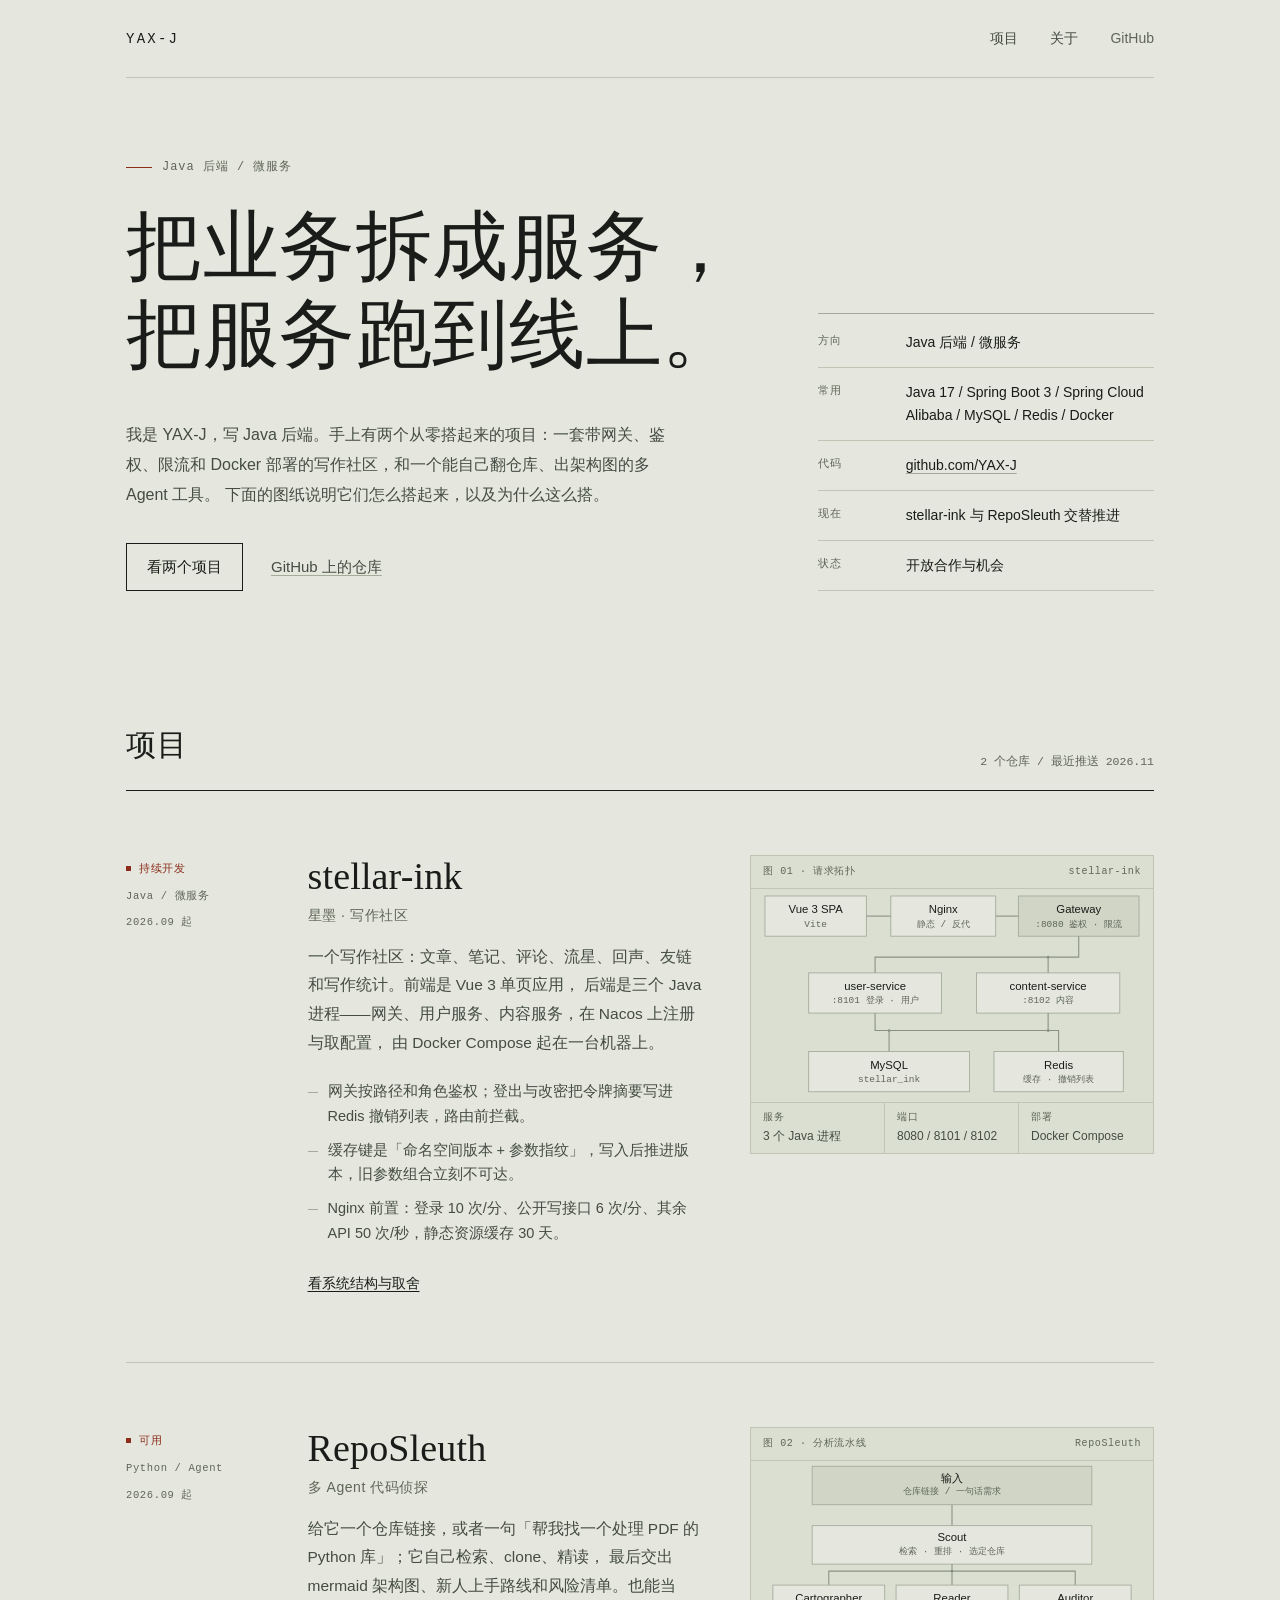
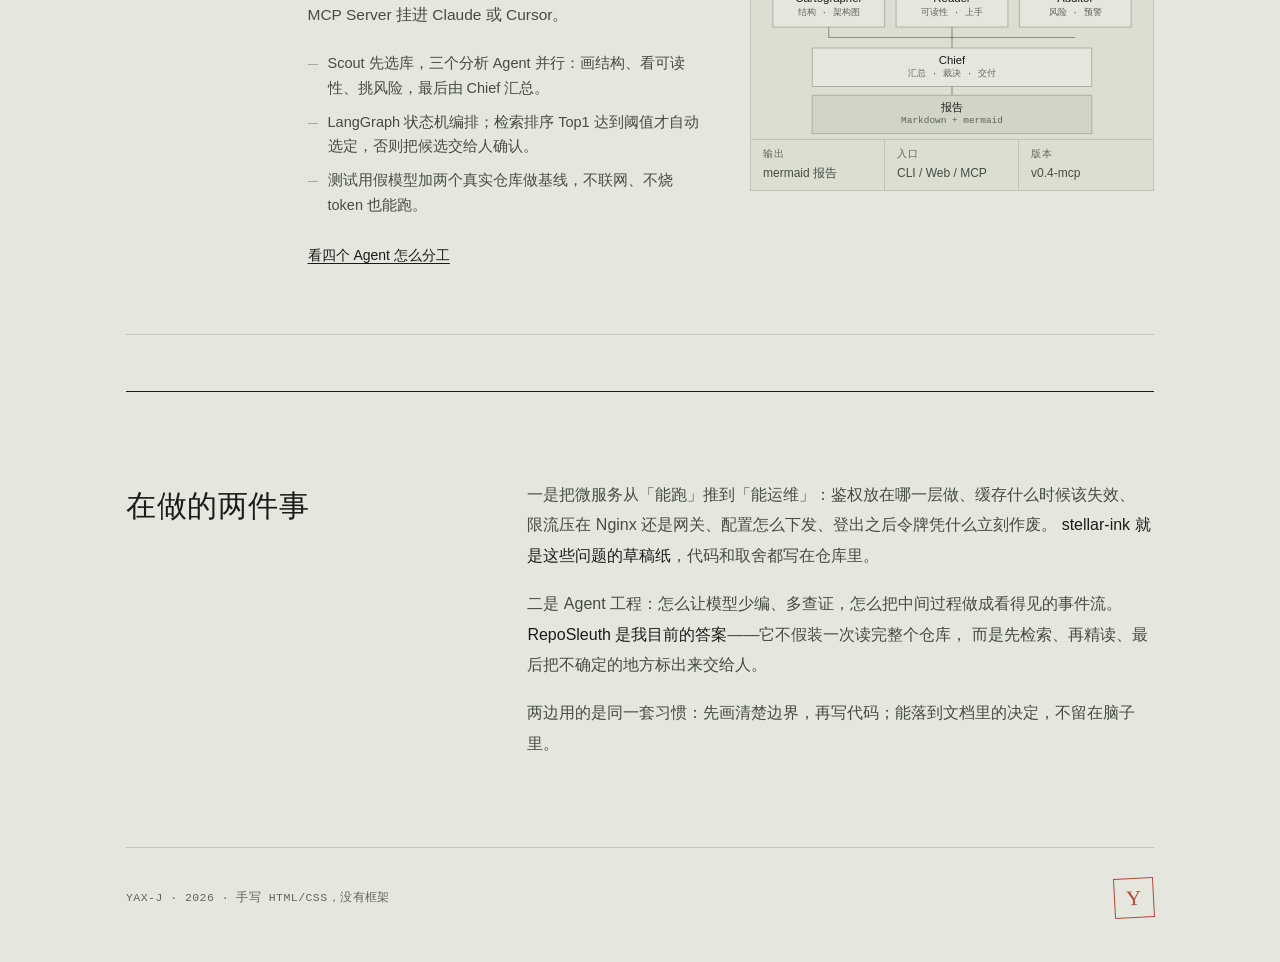
==== index.html @ 8bc1ece4 "portfolio: index + stellar-ink + reposleuth" ====
<!DOCTYPE html>
<html lang="zh-CN">
<head>
<meta charset="utf-8">
<meta name="viewport" content="width=device-width, initial-scale=1">
<title>YAX-J · Java 后端 / 微服务</title>
<meta name="description" content="YAX-J 的项目：一套 Vue 3 + Spring Cloud Alibaba 的写作社区，和一个多 Agent 读代码、出架构图与上手路线的工具。">
<meta name="theme-color" content="#e8eae3">
<meta property="og:type" content="website">
<meta property="og:title" content="YAX-J · Java 后端 / 微服务">
<meta property="og:description" content="把业务拆成服务，把服务跑到线上。两个独立完成的项目，含系统结构与取舍。">
<link rel="icon" href="favicon.svg" type="image/svg+xml">
<link rel="stylesheet" href="assets/style.css">
</head>
<body>
<a class="skip" href="#main">跳到正文</a>

<div class="shell">
  <header class="masthead">
    <a class="brand" href="index.html">YAX-J</a>
    <nav class="nav" aria-label="主导航">
      <a href="#work">项目</a>
      <a href="#about">关于</a>
      <a href="https://github.com/YAX-J/" class="ext">GitHub</a>
    </nav>
  </header>

  <main id="main">

    <section class="hero">
      <div>
        <p class="hero-role rise">Java 后端 / 微服务</p>
        <h1 class="rise" data-delay="60">把业务拆成服务，<br>把服务跑到线上。</h1>
        <p class="lede rise" data-delay="120">
          我是 YAX-J，写 Java 后端。手上有两个从零搭起来的项目：一套带网关、鉴权、限流和
          Docker 部署的写作社区，和一个能自己翻仓库、出架构图的多 Agent 工具。
          下面的图纸说明它们怎么搭起来，以及为什么这么搭。
        </p>
        <div class="hero-links rise" data-delay="180">
          <a class="primary" href="#work">看两个项目</a>
          <a class="ghost" href="https://github.com/YAX-J/">GitHub 上的仓库</a>
        </div>
      </div>

      <aside class="spec rise" data-delay="240" aria-label="速览">
        <dl>
          <div>
            <dt>方向</dt>
            <dd>Java 后端 / 微服务</dd>
          </div>
          <div>
            <dt>常用</dt>
            <dd>Java 17 / Spring Boot 3 / Spring Cloud Alibaba / MySQL / Redis / Docker</dd>
          </div>
          <div>
            <dt>代码</dt>
            <dd><a href="https://github.com/YAX-J/">github.com/YAX-J</a></dd>
          </div>
          <div>
            <dt>现在</dt>
            <dd>stellar-ink 与 RepoSleuth 交替推进</dd>
          </div>
          <div>
            <dt>状态</dt>
            <dd>开放合作与机会</dd>
          </div>
        </dl>
      </aside>
    </section>

    <section id="work" class="work" aria-labelledby="work-title">
      <div class="section-head">
        <h2 id="work-title">项目</h2>
        <p>2 个仓库 / 最近推送 2026.11</p>
      </div>

      <!-- ============ stellar-ink ============ -->
      <article class="entry">
        <div class="entry-label">
          <span class="state">持续开发</span>
          <span>Java / 微服务</span>
          <span>2026.09 起</span>
        </div>

        <div class="entry-main">
          <h3>
            <a href="stellar-ink.html">stellar-ink</a>
            <span class="zh">星墨 · 写作社区</span>
          </h3>
          <p class="sum">
            一个写作社区：文章、笔记、评论、流星、回声、友链和写作统计。前端是 Vue 3 单页应用，
            后端是三个 Java 进程——网关、用户服务、内容服务，在 Nacos 上注册与取配置，
            由 Docker Compose 起在一台机器上。
          </p>
          <ul class="facts">
            <li>网关按路径和角色鉴权；登出与改密把令牌摘要写进 Redis 撤销列表，路由前拦截。</li>
            <li>缓存键是「命名空间版本 + 参数指纹」，写入后推进版本，旧参数组合立刻不可达。</li>
            <li>Nginx 前置：登录 10 次/分、公开写接口 6 次/分、其余 API 50 次/秒，静态资源缓存 30 天。</li>
          </ul>
          <a class="more" href="stellar-ink.html">看系统结构与取舍</a>
        </div>

        <div class="entry-figure sheet-wrap">
          <figure class="sheet">
            <figcaption class="sheet-head">
              <span>图 01 · 请求拓扑</span>
              <span>stellar-ink</span>
            </figcaption>
            <div class="sheet-scroll">
              <svg class="diagram" viewBox="-10 0 460 244" role="img" aria-labelledby="fig-stellar-t" aria-describedby="fig-stellar-d">
                <title id="fig-stellar-t">stellar-ink 请求拓扑</title>
                <desc id="fig-stellar-d">浏览器里的 Vue 3 单页应用经 Nginx 反向代理到 8080 端口的网关，网关按显式路由分发到 8101 的用户服务和 8102 的内容服务，两个服务读写 MySQL 与 Redis。</desc>

                <rect class="box" x="6" y="8" width="116" height="46"/>
                <text class="node-name" x="64" y="28" text-anchor="middle">Vue 3 SPA</text>
                <text class="node-meta" x="64" y="43" text-anchor="middle">Vite</text>

                <rect class="box" x="150" y="8" width="120" height="46"/>
                <text class="node-name" x="210" y="28" text-anchor="middle">Nginx</text>
                <text class="node-meta" x="210" y="43" text-anchor="middle">静态 / 反代</text>

                <rect class="box box-accent" x="296" y="8" width="138" height="46"/>
                <text class="node-name" x="365" y="28" text-anchor="middle">Gateway</text>
                <text class="node-meta" x="365" y="43" text-anchor="middle">:8080 鉴权 · 限流</text>

                <path class="wire" d="M122 31 H150"/>
                <path class="wire" d="M270 31 H296"/>

                <path class="wire" d="M365 54 V78 H132 V96"/>
                <path class="wire" d="M330 78 V96"/>
                <circle class="dot" cx="330" cy="78" r="1.6"/>

                <rect class="box" x="56" y="96" width="152" height="46"/>
                <text class="node-name" x="132" y="116" text-anchor="middle">user-service</text>
                <text class="node-meta" x="132" y="131" text-anchor="middle">:8101 登录 · 用户</text>

                <rect class="box" x="248" y="96" width="164" height="46"/>
                <text class="node-name" x="330" y="116" text-anchor="middle">content-service</text>
                <text class="node-meta" x="330" y="131" text-anchor="middle">:8102 内容</text>

                <path class="wire" d="M132 142 V162 H342 V186"/>
                <path class="wire" d="M330 142 V162"/>
                <circle class="dot" cx="330" cy="162" r="1.6"/>
                <path class="wire" d="M148 162 V186"/>
                <circle class="dot" cx="148" cy="162" r="1.6"/>

                <rect class="box" x="56" y="186" width="184" height="46"/>
                <text class="node-name" x="148" y="206" text-anchor="middle">MySQL</text>
                <text class="node-meta" x="148" y="221" text-anchor="middle">stellar_ink</text>

                <rect class="box" x="268" y="186" width="148" height="46"/>
                <text class="node-name" x="342" y="206" text-anchor="middle">Redis</text>
                <text class="node-meta" x="342" y="221" text-anchor="middle">缓存 · 撤销列表</text>
              </svg>
            </div>
            <dl class="titleblock">
              <div><dt>服务</dt><dd>3 个 Java 进程</dd></div>
              <div><dt>端口</dt><dd>8080 / 8101 / 8102</dd></div>
              <div><dt>部署</dt><dd>Docker Compose</dd></div>
            </dl>
          </figure>
        </div>
      </article>

      <!-- ============ RepoSleuth ============ -->
      <article class="entry">
        <div class="entry-label">
          <span class="state">可用</span>
          <span>Python / Agent</span>
          <span>2026.09 起</span>
        </div>

        <div class="entry-main">
          <h3>
            <a href="reposleuth.html">RepoSleuth</a>
            <span class="zh">多 Agent 代码侦探</span>
          </h3>
          <p class="sum">
            给它一个仓库链接，或者一句「帮我找一个处理 PDF 的 Python 库」；它自己检索、clone、精读，
            最后交出 mermaid 架构图、新人上手路线和风险清单。也能当 MCP Server 挂进 Claude 或 Cursor。
          </p>
          <ul class="facts">
            <li>Scout 先选库，三个分析 Agent 并行：画结构、看可读性、挑风险，最后由 Chief 汇总。</li>
            <li>LangGraph 状态机编排；检索排序 Top1 达到阈值才自动选定，否则把候选交给人确认。</li>
            <li>测试用假模型加两个真实仓库做基线，不联网、不烧 token 也能跑。</li>
          </ul>
          <a class="more" href="reposleuth.html">看四个 Agent 怎么分工</a>
        </div>

        <div class="entry-figure sheet-wrap">
          <figure class="sheet">
            <figcaption class="sheet-head">
              <span>图 02 · 分析流水线</span>
              <span>RepoSleuth</span>
            </figcaption>
            <div class="sheet-scroll">
              <svg class="diagram" viewBox="-10 0 460 318" role="img" aria-labelledby="fig-repo-t" aria-describedby="fig-repo-d">
                <title id="fig-repo-t">RepoSleuth 的分析流水线</title>
                <desc id="fig-repo-d">输入仓库链接或一句话需求后，Scout 检索并重排候选仓库；Cartographer、Reader、Auditor 三个 Agent 并行分析；Chief 汇总成包含 mermaid 架构图、上手路线与风险清单的报告。</desc>

                <rect class="box box-accent" x="60" y="6" width="320" height="44"/>
                <text class="node-name" x="220" y="24" text-anchor="middle">输入</text>
                <text class="node-meta" x="220" y="38" text-anchor="middle">仓库链接 / 一句话需求</text>

                <path class="wire" d="M220 50 V74"/>

                <rect class="box" x="60" y="74" width="320" height="44"/>
                <text class="node-name" x="220" y="92" text-anchor="middle">Scout</text>
                <text class="node-meta" x="220" y="106" text-anchor="middle">检索 · 重排 · 选定仓库</text>

                <path class="wire" d="M220 118 V126 H79 V142"/>
                <path class="wire" d="M220 126 V142"/>
                <path class="wire" d="M220 126 H361 V142"/>
                <circle class="dot" cx="220" cy="126" r="1.6"/>

                <rect class="box" x="15" y="142" width="128" height="48"/>
                <text class="node-name" x="79" y="161" text-anchor="middle">Cartographer</text>
                <text class="node-meta" x="79" y="176" text-anchor="middle">结构 · 架构图</text>

                <rect class="box" x="156" y="142" width="128" height="48"/>
                <text class="node-name" x="220" y="161" text-anchor="middle">Reader</text>
                <text class="node-meta" x="220" y="176" text-anchor="middle">可读性 · 上手</text>

                <rect class="box" x="297" y="142" width="128" height="48"/>
                <text class="node-name" x="361" y="161" text-anchor="middle">Auditor</text>
                <text class="node-meta" x="361" y="176" text-anchor="middle">风险 · 预警</text>

                <path class="wire" d="M79 190 V202 H361"/>
                <path class="wire" d="M220 190 V202"/>
                <path class="wire" d="M220 202 V214"/>
                <circle class="dot" cx="220" cy="202" r="1.6"/>

                <rect class="box" x="60" y="214" width="320" height="44"/>
                <text class="node-name" x="220" y="232" text-anchor="middle">Chief</text>
                <text class="node-meta" x="220" y="246" text-anchor="middle">汇总 · 裁决 · 交付</text>

                <path class="wire" d="M220 258 V268"/>

                <rect class="box box-accent" x="60" y="268" width="320" height="44"/>
                <text class="node-name" x="220" y="286" text-anchor="middle">报告</text>
                <text class="node-meta" x="220" y="300" text-anchor="middle">Markdown + mermaid</text>
              </svg>
            </div>
            <dl class="titleblock">
              <div><dt>输出</dt><dd>mermaid 报告</dd></div>
              <div><dt>入口</dt><dd>CLI / Web / MCP</dd></div>
              <div><dt>版本</dt><dd>v0.4-mcp</dd></div>
            </dl>
          </figure>
        </div>
      </article>
    </section>

    <section id="about" class="about" aria-labelledby="about-title">
      <h2 id="about-title">在做的两件事</h2>
      <div class="body">
        <p>
          一是把微服务从「能跑」推到「能运维」：鉴权放在哪一层做、缓存什么时候该失效、
          限流压在 Nginx 还是网关、配置怎么下发、登出之后令牌凭什么立刻作废。
          <strong>stellar-ink 就是这些问题的草稿纸</strong>，代码和取舍都写在仓库里。
        </p>
        <p>
          二是 Agent 工程：怎么让模型少编、多查证，怎么把中间过程做成看得见的事件流。
          <strong>RepoSleuth 是我目前的答案</strong>——它不假装一次读完整个仓库，
          而是先检索、再精读、最后把不确定的地方标出来交给人。
        </p>
        <p>
          两边用的是同一套习惯：先画清楚边界，再写代码；能落到文档里的决定，不留在脑子里。
        </p>
      </div>
    </section>

  </main>

  <footer class="site-foot">
    <span>YAX-J · 2026 · 手写 HTML/CSS，没有框架</span>
    <div class="seal" aria-hidden="true">Y</div>
  </footer>
</div>

<script src="assets/main.js"></script>
</body>
</html>
---- assets/style.css ----
/* ==========================================================
   YAX-J · 作品集
   版面概念：工程图纸 / 档案纸
   —— 纸是冷的，线是细的，红只用来标记「当前」和「可点」
   ========================================================== */

:root {
  --paper: #e5e7de;
  --paper-2: #dbdfd2;
  --paper-3: #d0d5c6;
  --ink: #191c18;
  --ink-2: #454c42;
  --ink-3: #5f6657;
  --rule: #c0c5b6;
  --rule-2: #a3ab9a;
  --wire: #8a9284;
  --seal: #8c2d1c;
  --seal-soft: #b04a35;

  --font-display: "Iowan Old Style", "Palatino Linotype", Palatino, Georgia,
    "Songti SC", "STZhongsong", "Noto Serif CJK SC", "Source Han Serif SC", SimSun, serif;
  --font-body: -apple-system, BlinkMacSystemFont, "Segoe UI", "PingFang SC",
    "Hiragino Sans GB", "Microsoft YaHei", "Noto Sans CJK SC", sans-serif;
  --font-mono: ui-monospace, "Cascadia Code", "SF Mono", "JetBrains Mono",
    Consolas, "Liberation Mono", monospace;

  --maxw: 1140px;
  --gutter: clamp(20px, 5vw, 56px);
}

*,
*::before,
*::after { box-sizing: border-box; }

html {
  scroll-behavior: smooth;
  -webkit-text-size-adjust: 100%;
}

body {
  margin: 0;
  background: var(--paper);
  color: var(--ink);
  font: 400 17px/1.75 var(--font-body);
  -webkit-font-smoothing: antialiased;
  text-rendering: optimizeLegibility;
}

::selection {
  background: var(--seal);
  color: var(--paper);
}

a {
  color: inherit;
  text-decoration-color: var(--rule-2);
  text-underline-offset: 0.2em;
  text-decoration-thickness: 1px;
}

a:hover {
  color: var(--seal);
  text-decoration-color: currentColor;
}

a:focus-visible,
button:focus-visible {
  outline: 2px solid var(--seal);
  outline-offset: 3px;
}

img,
svg { max-width: 100%; }

h1, h2, h3 {
  font-weight: 400;
  margin: 0;
}

p { margin: 0; }

.shell {
  width: 100%;
  max-width: var(--maxw);
  margin-inline: auto;
  padding-inline: var(--gutter);
}

.skip {
  position: absolute;
  left: var(--gutter);
  top: -80px;
  z-index: 10;
  padding: 10px 16px;
  background: var(--ink);
  color: var(--paper);
  text-decoration: none;
  font-size: 14px;
}

.skip:focus { top: 12px; }

/* ---------- 页眉 ---------- */

.masthead {
  display: flex;
  align-items: baseline;
  justify-content: space-between;
  gap: 24px;
  padding-block: 26px;
  border-bottom: 1px solid var(--rule);
}

.brand {
  font: 400 14px/1 var(--font-mono);
  letter-spacing: 0.16em;
  text-decoration: none;
  white-space: nowrap;
}

.brand:hover { color: var(--seal); }

.nav {
  display: flex;
  gap: clamp(16px, 3vw, 32px);
  font-size: 14px;
}

.nav a {
  text-decoration: none;
  color: var(--ink-2);
}

.nav a:hover,
.nav a[aria-current="page"] { color: var(--seal); }

.nav .ext { color: var(--ink-3); }

/* ---------- 首屏 ---------- */

.hero {
  display: grid;
  grid-template-columns: minmax(0, 1.4fr) minmax(270px, 0.75fr);
  gap: clamp(32px, 5vw, 72px);
  align-items: start;
  padding-block: clamp(44px, 6.4vw, 86px) clamp(36px, 5vw, 64px);
}

.hero-role {
  display: flex;
  align-items: center;
  gap: 10px;
  margin-bottom: 26px;
  font: 400 12px/1.4 var(--font-mono);
  letter-spacing: 0.08em;
  color: var(--ink-3);
}

.hero-role::before {
  content: "";
  width: 26px;
  height: 1px;
  background: var(--seal);
}

.hero h1 {
  font-family: var(--font-display);
  font-size: clamp(38px, 6.1vw, 76px);
  line-height: 1.16;
  letter-spacing: 0.008em;
  margin-bottom: 0.55em;
  text-wrap: balance;
}

.lede {
  max-width: 34em;
  font-size: clamp(16px, 1.15vw, 18px);
  line-height: 1.85;
  color: var(--ink-2);
}

.hero-links {
  display: flex;
  flex-wrap: wrap;
  align-items: center;
  gap: 12px 28px;
  margin-top: 34px;
  font-size: 15px;
}

.hero-links .primary {
  display: inline-flex;
  align-items: center;
  gap: 10px;
  padding: 10px 20px;
  border: 1px solid var(--ink);
  color: var(--ink);
  text-decoration: none;
}

.hero-links .primary:hover {
  background: var(--ink);
  color: var(--paper);
}

.hero-links .ghost {
  color: var(--ink-2);
}

/* 速览：像图纸右下角的标题栏 */

.spec {
  align-self: end;
  border-top: 1px solid var(--rule-2);
  padding-top: 4px;
}

.spec dl {
  margin: 0;
  display: grid;
  gap: 0;
}

.spec dl > div {
  display: grid;
  grid-template-columns: 74px minmax(0, 1fr);
  gap: 14px;
  padding-block: 13px;
  border-bottom: 1px solid var(--rule);
}

.spec dt {
  font: 400 10.5px/1.7 var(--font-mono);
  letter-spacing: 0.1em;
  color: var(--ink-3);
  padding-top: 2px;
}

.spec dd {
  margin: 0;
  font-size: 14px;
  line-height: 1.65;
  color: var(--ink);
  overflow-wrap: anywhere;
}

/* ---------- 区块标题 ---------- */

.section-head {
  display: flex;
  align-items: flex-end;
  justify-content: space-between;
  gap: 24px;
  padding-bottom: 18px;
  border-bottom: 1px solid var(--ink);
}

.section-head h2 {
  font-family: var(--font-display);
  font-size: clamp(24px, 2.6vw, 30px);
  letter-spacing: 0.02em;
}

.section-head p {
  font: 400 11.5px/1.6 var(--font-mono);
  color: var(--ink-3);
  text-align: right;
}

/* ---------- 项目条目 ---------- */

.work { padding-block: clamp(40px, 5.4vw, 64px) clamp(32px, 5vw, 56px); }

.entry {
  display: grid;
  grid-template-columns: 138px minmax(0, 1fr) minmax(0, 404px);
  gap: clamp(24px, 3.4vw, 44px);
  padding-block: clamp(38px, 5.4vw, 64px);
  border-bottom: 1px solid var(--rule);
}

.entry-label {
  display: flex;
  flex-direction: column;
  gap: 10px;
  padding-top: 6px;
  font: 400 10.5px/1.6 var(--font-mono);
  letter-spacing: 0.06em;
  color: var(--ink-3);
}

.entry-label .state {
  color: var(--seal);
}

.entry-label .state::before {
  content: "";
  display: inline-block;
  width: 5px;
  height: 5px;
  margin-right: 8px;
  background: currentColor;
  vertical-align: 1px;
}

.entry-main h3 {
  font-family: var(--font-display);
  font-size: clamp(28px, 3.1vw, 38px);
  line-height: 1.15;
  letter-spacing: 0.004em;
  margin-bottom: 6px;
}

.entry-main h3 a {
  text-decoration: none;
}

.entry-main h3 a:hover { color: var(--seal); }

.entry-main h3 .zh {
  display: block;
  margin-top: 8px;
  font-family: var(--font-body);
  font-size: 14px;
  font-weight: 400;
  letter-spacing: 0.04em;
  color: var(--ink-3);
}

.entry-main .sum {
  margin-top: 20px;
  max-width: 36em;
  font-size: 15.5px;
  line-height: 1.85;
  color: var(--ink-2);
}

.facts {
  list-style: none;
  margin: 22px 0 0;
  padding: 0;
  display: grid;
  gap: 9px;
  max-width: 38em;
}

.facts li {
  position: relative;
  padding-left: 20px;
  font-size: 14.5px;
  line-height: 1.7;
  color: var(--ink-2);
}

.facts li::before {
  content: "";
  position: absolute;
  left: 0;
  top: 0.9em;
  width: 10px;
  height: 1px;
  background: var(--rule-2);
}

.more {
  display: inline-block;
  margin-top: 26px;
  font-size: 14px;
  color: var(--ink);
  text-decoration-color: var(--ink);
}

/* ---------- 图纸块 ---------- */

.sheet {
  margin: 0;
  border: 1px solid var(--rule);
  background: var(--paper-2);
  transition: border-color 0.3s ease, background-color 0.3s ease;
}

.entry:hover .sheet { border-color: var(--rule-2); }

.sheet-head {
  display: flex;
  justify-content: space-between;
  gap: 12px;
  padding: 8px 12px;
  border-bottom: 1px solid var(--rule);
  font: 400 10px/1.6 var(--font-mono);
  letter-spacing: 0.06em;
  color: var(--ink-3);
}

.sheet svg {
  display: block;
  width: 100%;
  height: auto;
}

.titleblock {
  display: grid;
  grid-template-columns: repeat(3, minmax(0, 1fr));
  margin: 0;
  border-top: 1px solid var(--rule);
}

.titleblock > div {
  padding: 8px 12px;
  border-right: 1px solid var(--rule);
  min-width: 0;
}

.titleblock > div:last-child { border-right: 0; }

.titleblock dt {
  font: 400 9.5px/1.5 var(--font-mono);
  letter-spacing: 0.08em;
  color: var(--ink-3);
}

.titleblock dd {
  margin: 2px 0 0;
  font-size: 12px;
  line-height: 1.5;
  color: var(--ink-2);
  white-space: nowrap;
  overflow: hidden;
  text-overflow: ellipsis;
}

/* ---------- 关于 ---------- */

.about {
  display: grid;
  grid-template-columns: minmax(0, 0.7fr) minmax(0, 1.3fr);
  gap: clamp(28px, 5vw, 72px);
  padding-block: clamp(48px, 7vw, 88px);
  border-top: 1px solid var(--ink);
}

.about h2 {
  font-family: var(--font-display);
  font-size: clamp(24px, 2.6vw, 30px);
  letter-spacing: 0.02em;
}

.about .body {
  max-width: 40em;
  display: grid;
  gap: 18px;
  color: var(--ink-2);
  font-size: 16px;
  line-height: 1.9;
}

.about .body strong {
  font-weight: 500;
  color: var(--ink);
}

/* ---------- 页脚 ---------- */

.site-foot {
  display: flex;
  align-items: center;
  justify-content: space-between;
  gap: 24px;
  padding-block: 30px 44px;
  border-top: 1px solid var(--rule);
  font: 400 11.5px/1.7 var(--font-mono);
  letter-spacing: 0.04em;
  color: var(--ink-3);
}

.seal {
  width: 40px;
  height: 40px;
  display: grid;
  place-items: center;
  border: 1.5px solid var(--seal-soft);
  color: var(--seal-soft);
  font-family: var(--font-display);
  font-size: 21px;
  line-height: 1;
  transform: rotate(-3deg);
  flex: none;
}

/* ==========================================================
   项目详情页
   ========================================================== */

.case {
  max-width: 920px;
  margin-inline: auto;
  padding-inline: var(--gutter);
}

.crumb {
  padding-block: 22px;
  font: 400 11.5px/1.6 var(--font-mono);
  letter-spacing: 0.04em;
  color: var(--ink-3);
}

.crumb a { text-decoration: none; }
.crumb a:hover { color: var(--seal); }

.case-head {
  padding-bottom: clamp(28px, 4vw, 44px);
  border-bottom: 1px solid var(--ink);
}

.case-head h1 {
  font-family: var(--font-display);
  font-size: clamp(34px, 5.4vw, 62px);
  line-height: 1.08;
  letter-spacing: 0.004em;
}

.case-head .dek {
  margin-top: 14px;
  font-size: clamp(15px, 1.4vw, 17px);
  color: var(--ink-2);
  max-width: 40em;
}

.case-meta {
  display: grid;
  grid-template-columns: repeat(4, minmax(0, 1fr));
  margin: 30px 0 0;
  border-top: 1px solid var(--rule);
  border-left: 1px solid var(--rule);
}

.case-meta > div {
  padding: 10px 14px;
  border-right: 1px solid var(--rule);
  border-bottom: 1px solid var(--rule);
  min-width: 0;
}

.case-meta dt {
  font: 400 9.5px/1.6 var(--font-mono);
  letter-spacing: 0.08em;
  color: var(--ink-3);
}

.case-meta dd {
  margin: 3px 0 0;
  font-size: 13px;
  line-height: 1.55;
  color: var(--ink);
  overflow-wrap: anywhere;
}

.prose {
  padding-block: clamp(36px, 5vw, 56px);
  display: grid;
  gap: clamp(28px, 4vw, 44px);
}

.prose section {
  display: grid;
  gap: 16px;
}

.prose h2 {
  font-size: clamp(20px, 2.2vw, 24px);
  font-weight: 500;
  letter-spacing: 0.03em;
  padding-bottom: 10px;
  border-bottom: 1px solid var(--rule);
}

.prose p {
  max-width: 64ch;
  color: var(--ink-2);
  font-size: 16px;
  line-height: 1.9;
}

.prose p strong { color: var(--ink); font-weight: 500; }

.prose ul {
  margin: 0;
  padding: 0;
  list-style: none;
  display: grid;
  gap: 10px;
}

.prose li {
  position: relative;
  padding-left: 22px;
  max-width: 64ch;
  font-size: 15.5px;
  line-height: 1.8;
  color: var(--ink-2);
}

.prose li::before {
  content: "";
  position: absolute;
  left: 0;
  top: 0.85em;
  width: 11px;
  height: 1px;
  background: var(--rule-2);
}

.prose li b { font-weight: 500; color: var(--ink); }

.decision {
  display: grid;
  grid-template-columns: 188px minmax(0, 1fr);
  gap: clamp(16px, 3vw, 40px);
  padding-block: 22px;
  border-top: 1px solid var(--rule);
}

.decision:first-of-type { border-top: 0; padding-top: 0; }

.decision h3 {
  font-size: 15.5px;
  line-height: 1.6;
  font-weight: 500;
  letter-spacing: 0.02em;
}

.decision h3 span {
  display: block;
  margin-top: 6px;
  font: 400 10px/1.6 var(--font-mono);
  letter-spacing: 0.06em;
  color: var(--ink-3);
}

.decision p {
  font-size: 15px;
  line-height: 1.85;
  color: var(--ink-2);
  max-width: 56ch;
}

.decision p + p { margin-top: 10px; }

.decision p b {
  color: var(--ink);
  font-weight: 500;
}

.code {
  margin: 0;
  padding: 14px 18px;
  border: 1px solid var(--rule);
  background: var(--paper-2);
  overflow-x: auto;
  font: 400 12.5px/1.85 var(--font-mono);
  color: var(--ink-2);
  white-space: pre;
}

.note {
  border-left: 2px solid var(--seal-soft);
  padding: 4px 0 4px 20px;
  display: grid;
  gap: 8px;
}

.note p { font-size: 15px; line-height: 1.85; color: var(--ink-2); max-width: 58ch; }

.note .note-title {
  font: 400 11px/1.6 var(--font-mono);
  letter-spacing: 0.08em;
  color: var(--seal);
}

.case-foot {
  display: flex;
  flex-wrap: wrap;
  justify-content: space-between;
  gap: 18px;
  padding-block: 28px 56px;
  border-top: 1px solid var(--rule);
  font-size: 14px;
}

.case-foot a { text-decoration-color: var(--ink); }

/* ---------- 图 ---------- */

.figure {
  margin: 0;
  border: 1px solid var(--rule);
  background: var(--paper-2);
}

.figure svg { display: block; width: 100%; height: auto; }
.figure figcaption {
  padding: 11px 14px;
  border-top: 1px solid var(--rule);
  font: 400 12.5px/1.7 var(--font-body);
  letter-spacing: 0.01em;
  color: var(--ink-3);
  display: flex;
  justify-content: space-between;
  gap: 6px 18px;
  flex-wrap: wrap;
}

.figure figcaption span:last-child {
  font-family: var(--font-mono);
  font-size: 10.5px;
  letter-spacing: 0.04em;
}

/* ---------- SVG 通用 ---------- */

.diagram { color: var(--ink); }
.diagram text { font-family: var(--font-body); }
.diagram .node-name { font-size: 13px; fill: var(--ink); }
.diagram .node-meta { font-family: var(--font-mono); font-size: 10.8px; fill: var(--ink-3); }
.diagram .box {
  fill: var(--paper);
  stroke: var(--rule-2);
  stroke-width: 1;
}
.diagram .box-accent { fill: var(--paper-3); }
.diagram .wire {
  fill: none;
  stroke: var(--wire);
  stroke-width: 1.25;
}
.diagram .dot { fill: var(--wire); }
.diagram .rule { stroke: var(--rule); stroke-width: 1; }
.diagram .gutter-label {
  font-family: var(--font-mono);
  font-size: 9.5px;
  letter-spacing: 0.08em;
  fill: var(--ink-3);
}
.diagram .callout {
  font-family: var(--font-mono);
  font-size: 8.4px;
  fill: var(--ink-3);
}

.diagram--lg .node-name { font-size: 13.5px; }
.diagram--lg .node-meta { font-size: 11.2px; }
.diagram--lg .gutter-label { font-size: 10.5px; }
.diagram--lg .callout { font-size: 10px; }

/* 让连线像绘图仪一样画出来 */

.js .diagram .wire {
  stroke-dasharray: var(--len, 0);
  stroke-dashoffset: var(--len, 0);
}

.js .is-in .diagram .wire {
  stroke-dashoffset: 0;
  transition: stroke-dashoffset 1.1s cubic-bezier(0.4, 0.1, 0.2, 1);
}

/* ---------- 上浮入场：一次，集中 ---------- */

.js .rise {
  opacity: 0;
  transform: translateY(8px);
}

.js .rise-in {
  opacity: 1;
  transform: none;
  transition: opacity 0.7s ease, transform 0.7s cubic-bezier(0.2, 0.7, 0.2, 1);
}

/* ---------- 响应式 ---------- */

@media (max-width: 1000px) {
  .hero { grid-template-columns: minmax(0, 1fr); gap: 40px; }
  .spec { max-width: 460px; }
  .entry { grid-template-columns: 110px minmax(0, 1fr); }
  .entry .sheet-wrap { grid-column: 2; margin-top: 6px; }
  .entry-figure { grid-column: 2; }
  .case-meta { grid-template-columns: repeat(2, minmax(0, 1fr)); }
}

@media (max-width: 720px) {
  body { font-size: 16px; }
  .entry { grid-template-columns: minmax(0, 1fr); }
  .entry-label { flex-direction: row; flex-wrap: wrap; gap: 6px 18px; }
  .entry .sheet-wrap,
  .entry-figure { grid-column: auto; }
  .about { grid-template-columns: minmax(0, 1fr); }
  .decision { grid-template-columns: minmax(0, 1fr); gap: 10px; }
  .case-meta { grid-template-columns: minmax(0, 1fr) minmax(0, 1fr); }
  .section-head { flex-direction: column; align-items: flex-start; gap: 8px; }
  .section-head p { text-align: left; }
  .site-foot { flex-direction: column; align-items: flex-start; }
}

/* 窄屏上的图纸允许横向滑动，不把文字压成 6px */

.sheet-scroll {
  overflow-x: auto;
  -webkit-overflow-scrolling: touch;
}

@media (max-width: 720px) {
  .sheet-scroll > svg,
  .sheet-scroll > .diagram { min-width: 420px; }
}

.figure { overflow-x: auto; }

.swipe-hint { display: none; }

@media (max-width: 720px) {
  .figure > svg { min-width: 620px; }
  .swipe-hint {
    display: inline;
    font-family: var(--font-mono);
    font-size: 10.5px;
  }
}

@media (prefers-reduced-motion: reduce) {
  html { scroll-behavior: auto; }
  .js .rise { opacity: 1; transform: none; }
  .js .diagram .wire { stroke-dasharray: none; stroke-dashoffset: 0; }
  .js .is-in .diagram .wire { transition: none; }
  .sheet, .entry .sheet { transition: none; }
}

@media print {
  .nav, .hero-links, .crumb { display: none; }
  body { background: #fff; }
  .entry, .sheet, .figure { break-inside: avoid; }
}
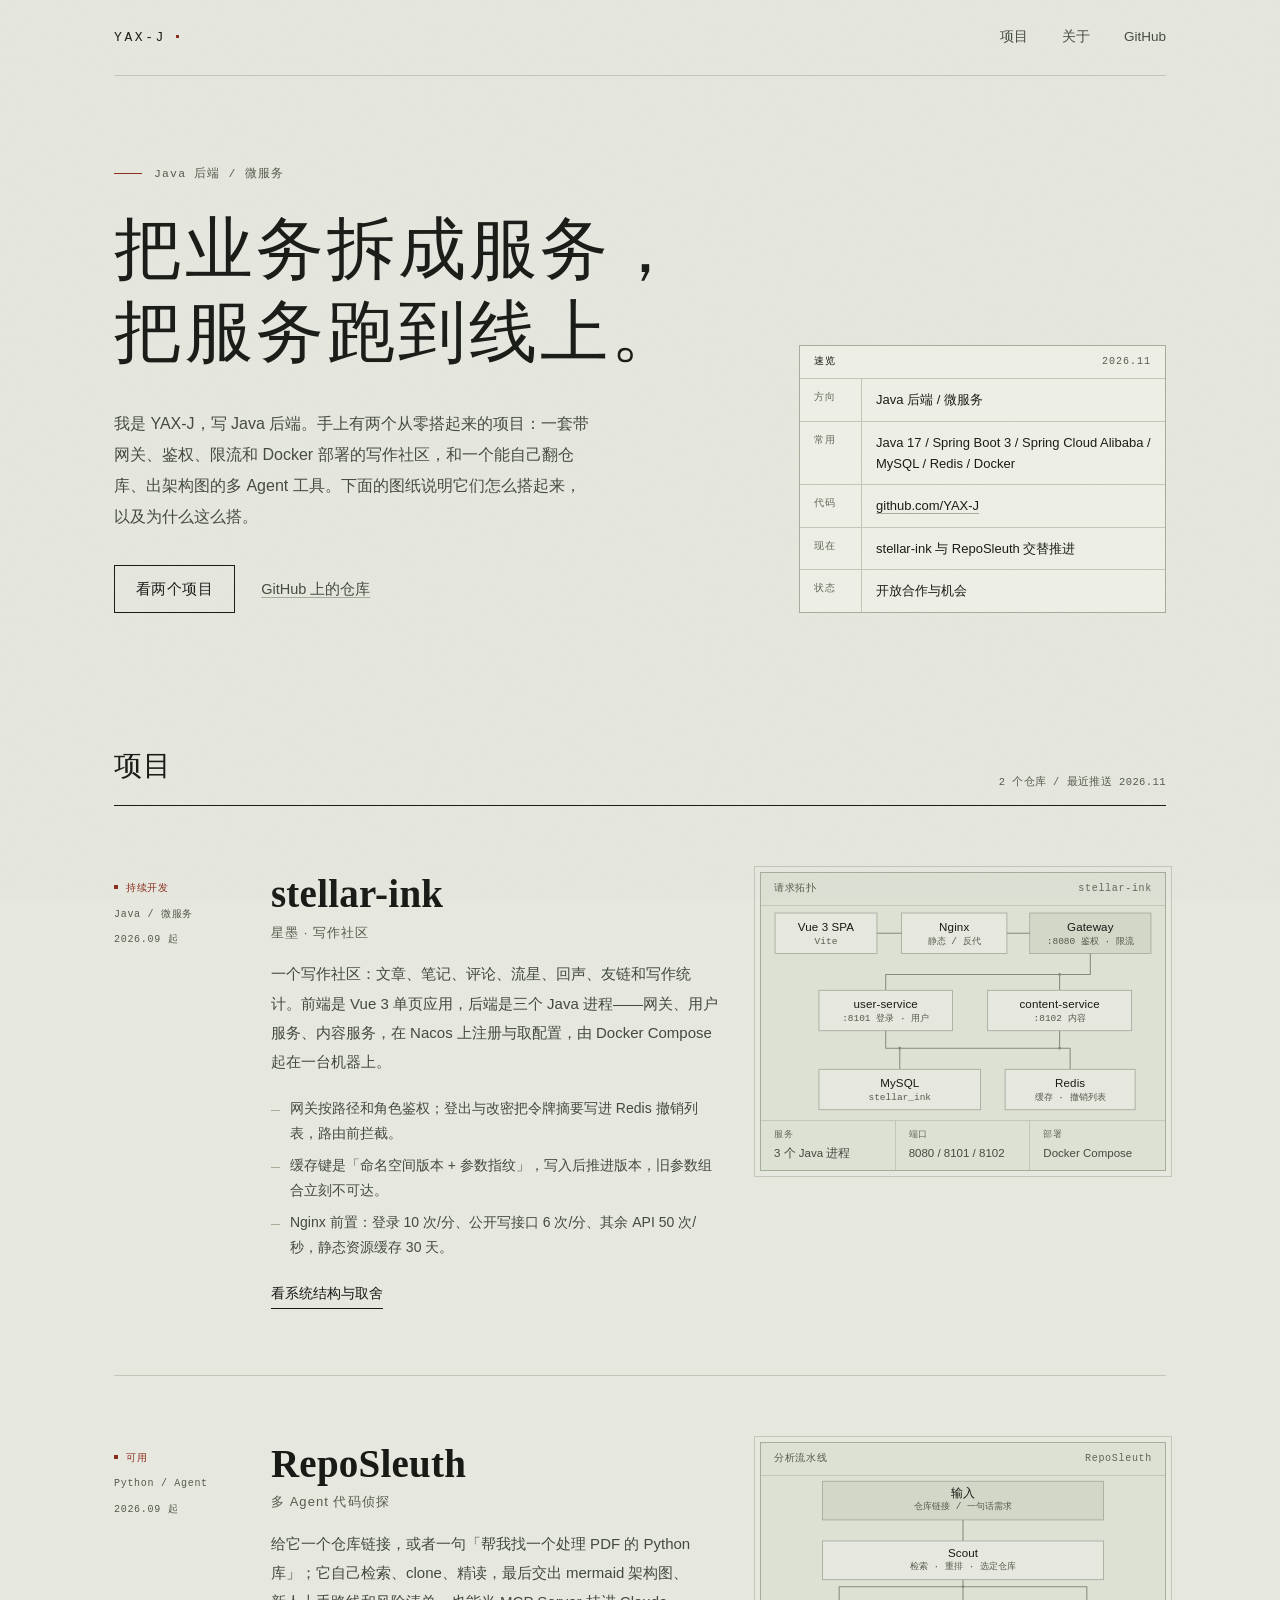
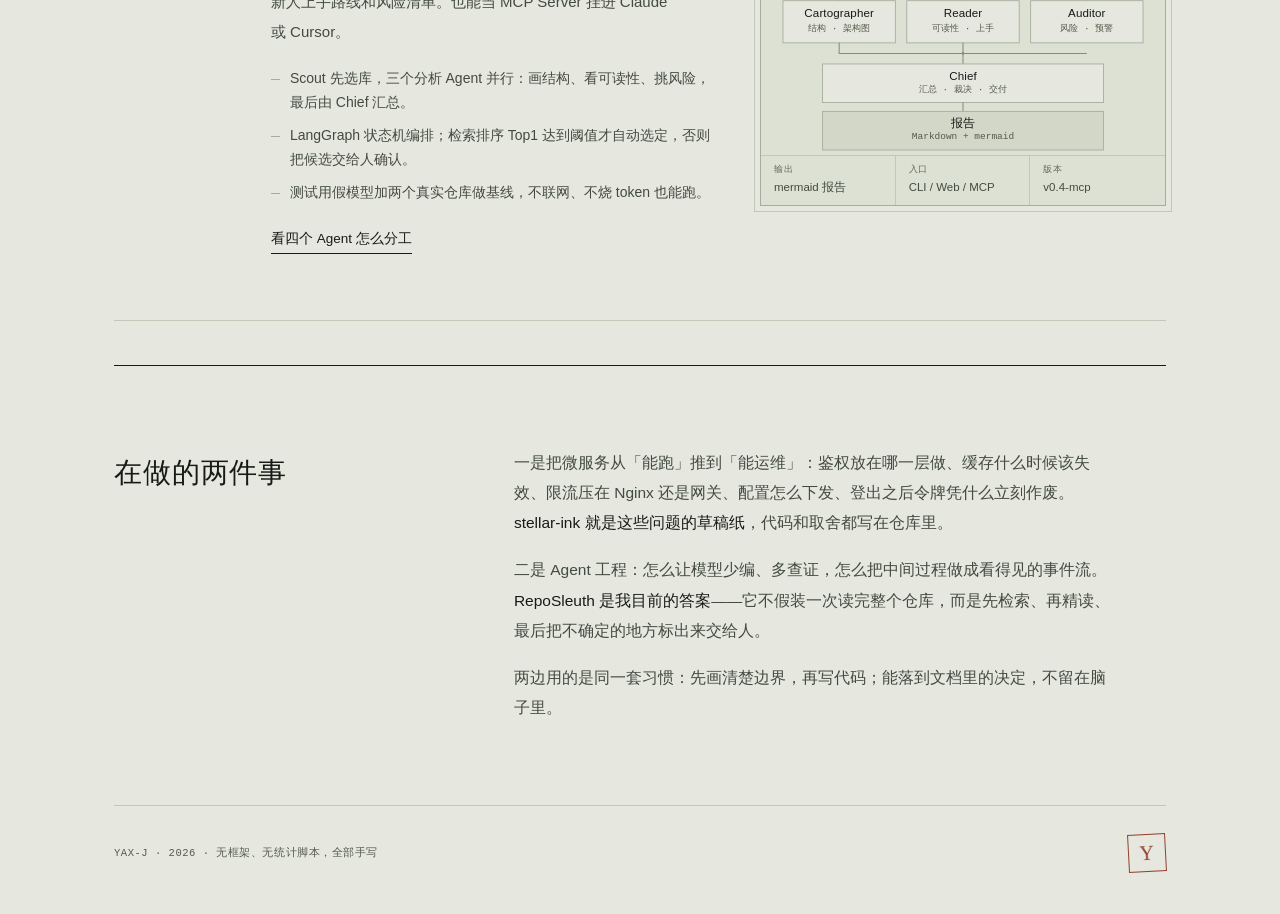
==== commit ad474184: "refine: 排版细节、图纸双线框、详情页目录与分享卡片" ====
--- a/index.html
+++ b/index.html
@@ -5,10 +5,15 @@
 <meta name="viewport" content="width=device-width, initial-scale=1">
 <title>YAX-J · Java 后端 / 微服务</title>
 <meta name="description" content="YAX-J 的项目：一套 Vue 3 + Spring Cloud Alibaba 的写作社区，和一个多 Agent 读代码、出架构图与上手路线的工具。">
-<meta name="theme-color" content="#e8eae3">
+<meta name="color-scheme" content="light">
+<meta name="theme-color" content="#e6e8e0">
 <meta property="og:type" content="website">
 <meta property="og:title" content="YAX-J · Java 后端 / 微服务">
 <meta property="og:description" content="把业务拆成服务，把服务跑到线上。两个独立完成的项目，含系统结构与取舍。">
+<meta property="og:image" content="og.png">
+<meta property="og:image:width" content="1200">
+<meta property="og:image:height" content="630">
+<meta name="twitter:card" content="summary_large_image">
 <link rel="icon" href="favicon.svg" type="image/svg+xml">
 <link rel="stylesheet" href="assets/style.css">
 </head>
@@ -21,49 +26,31 @@
     <nav class="nav" aria-label="主导航">
       <a href="#work">项目</a>
       <a href="#about">关于</a>
-      <a href="https://github.com/YAX-J/" class="ext">GitHub</a>
+      <a href="https://github.com/YAX-J/" rel="me">GitHub</a>
     </nav>
   </header>
 
   <main id="main">
 
     <section class="hero">
-      <div>
+      <div class="hero-copy">
         <p class="hero-role rise">Java 后端 / 微服务</p>
-        <h1 class="rise" data-delay="60">把业务拆成服务，<br>把服务跑到线上。</h1>
-        <p class="lede rise" data-delay="120">
-          我是 YAX-J，写 Java 后端。手上有两个从零搭起来的项目：一套带网关、鉴权、限流和
-          Docker 部署的写作社区，和一个能自己翻仓库、出架构图的多 Agent 工具。
-          下面的图纸说明它们怎么搭起来，以及为什么这么搭。
-        </p>
-        <div class="hero-links rise" data-delay="180">
-          <a class="primary" href="#work">看两个项目</a>
-          <a class="ghost" href="https://github.com/YAX-J/">GitHub 上的仓库</a>
+        <h1 class="rise" style="--d:70ms">把业务拆成服务，<br>把服务跑到线上。</h1>
+        <p class="lede rise" style="--d:140ms">我是 YAX-J，写 Java 后端。手上有两个从零搭起来的项目：一套带网关、鉴权、限流和 Docker 部署的写作社区，和一个能自己翻仓库、出架构图的多 Agent 工具。下面的图纸说明它们怎么搭起来，以及为什么这么搭。</p>
+        <div class="hero-links rise" style="--d:210ms">
+          <a class="btn" href="#work">看两个项目</a>
+          <a class="quiet" href="https://github.com/YAX-J/">GitHub 上的仓库</a>
         </div>
       </div>
 
-      <aside class="spec rise" data-delay="240" aria-label="速览">
+      <aside class="plate rise" style="--d:280ms" aria-label="速览">
+        <div class="plate-head"><span>速览</span><span>2026.11</span></div>
         <dl>
-          <div>
-            <dt>方向</dt>
-            <dd>Java 后端 / 微服务</dd>
-          </div>
-          <div>
-            <dt>常用</dt>
-            <dd>Java 17 / Spring Boot 3 / Spring Cloud Alibaba / MySQL / Redis / Docker</dd>
-          </div>
-          <div>
-            <dt>代码</dt>
-            <dd><a href="https://github.com/YAX-J/">github.com/YAX-J</a></dd>
-          </div>
-          <div>
-            <dt>现在</dt>
-            <dd>stellar-ink 与 RepoSleuth 交替推进</dd>
-          </div>
-          <div>
-            <dt>状态</dt>
-            <dd>开放合作与机会</dd>
-          </div>
+          <div><dt>方向</dt><dd>Java 后端 / 微服务</dd></div>
+          <div><dt>常用</dt><dd>Java 17 / Spring Boot 3 / Spring Cloud Alibaba / MySQL / Redis / Docker</dd></div>
+          <div><dt>代码</dt><dd><a href="https://github.com/YAX-J/">github.com/YAX-J</a></dd></div>
+          <div><dt>现在</dt><dd>stellar-ink 与 RepoSleuth 交替推进</dd></div>
+          <div><dt>状态</dt><dd>开放合作与机会</dd></div>
         </dl>
       </aside>
     </section>
@@ -87,11 +74,7 @@
             <a href="stellar-ink.html">stellar-ink</a>
             <span class="zh">星墨 · 写作社区</span>
           </h3>
-          <p class="sum">
-            一个写作社区：文章、笔记、评论、流星、回声、友链和写作统计。前端是 Vue 3 单页应用，
-            后端是三个 Java 进程——网关、用户服务、内容服务，在 Nacos 上注册与取配置，
-            由 Docker Compose 起在一台机器上。
-          </p>
+          <p class="sum">一个写作社区：文章、笔记、评论、流星、回声、友链和写作统计。前端是 Vue 3 单页应用，后端是三个 Java 进程——网关、用户服务、内容服务，在 Nacos 上注册与取配置，由 Docker Compose 起在一台机器上。</p>
           <ul class="facts">
             <li>网关按路径和角色鉴权；登出与改密把令牌摘要写进 Redis 撤销列表，路由前拦截。</li>
             <li>缓存键是「命名空间版本 + 参数指纹」，写入后推进版本，旧参数组合立刻不可达。</li>
@@ -103,7 +86,7 @@
         <div class="entry-figure sheet-wrap">
           <figure class="sheet">
             <figcaption class="sheet-head">
-              <span>图 01 · 请求拓扑</span>
+              <span>请求拓扑</span>
               <span>stellar-ink</span>
             </figcaption>
             <div class="sheet-scroll">
@@ -175,10 +158,7 @@
             <a href="reposleuth.html">RepoSleuth</a>
             <span class="zh">多 Agent 代码侦探</span>
           </h3>
-          <p class="sum">
-            给它一个仓库链接，或者一句「帮我找一个处理 PDF 的 Python 库」；它自己检索、clone、精读，
-            最后交出 mermaid 架构图、新人上手路线和风险清单。也能当 MCP Server 挂进 Claude 或 Cursor。
-          </p>
+          <p class="sum">给它一个仓库链接，或者一句「帮我找一个处理 PDF 的 Python 库」；它自己检索、clone、精读，最后交出 mermaid 架构图、新人上手路线和风险清单。也能当 MCP Server 挂进 Claude 或 Cursor。</p>
           <ul class="facts">
             <li>Scout 先选库，三个分析 Agent 并行：画结构、看可读性、挑风险，最后由 Chief 汇总。</li>
             <li>LangGraph 状态机编排；检索排序 Top1 达到阈值才自动选定，否则把候选交给人确认。</li>
@@ -190,7 +170,7 @@
         <div class="entry-figure sheet-wrap">
           <figure class="sheet">
             <figcaption class="sheet-head">
-              <span>图 02 · 分析流水线</span>
+              <span>分析流水线</span>
               <span>RepoSleuth</span>
             </figcaption>
             <div class="sheet-scroll">
@@ -254,26 +234,16 @@
     <section id="about" class="about" aria-labelledby="about-title">
       <h2 id="about-title">在做的两件事</h2>
       <div class="body">
-        <p>
-          一是把微服务从「能跑」推到「能运维」：鉴权放在哪一层做、缓存什么时候该失效、
-          限流压在 Nginx 还是网关、配置怎么下发、登出之后令牌凭什么立刻作废。
-          <strong>stellar-ink 就是这些问题的草稿纸</strong>，代码和取舍都写在仓库里。
-        </p>
-        <p>
-          二是 Agent 工程：怎么让模型少编、多查证，怎么把中间过程做成看得见的事件流。
-          <strong>RepoSleuth 是我目前的答案</strong>——它不假装一次读完整个仓库，
-          而是先检索、再精读、最后把不确定的地方标出来交给人。
-        </p>
-        <p>
-          两边用的是同一套习惯：先画清楚边界，再写代码；能落到文档里的决定，不留在脑子里。
-        </p>
+        <p>一是把微服务从「能跑」推到「能运维」：鉴权放在哪一层做、缓存什么时候该失效、限流压在 Nginx 还是网关、配置怎么下发、登出之后令牌凭什么立刻作废。<strong>stellar-ink 就是这些问题的草稿纸</strong>，代码和取舍都写在仓库里。</p>
+        <p>二是 Agent 工程：怎么让模型少编、多查证，怎么把中间过程做成看得见的事件流。<strong>RepoSleuth 是我目前的答案</strong>——它不假装一次读完整个仓库，而是先检索、再精读、最后把不确定的地方标出来交给人。</p>
+        <p>两边用的是同一套习惯：先画清楚边界，再写代码；能落到文档里的决定，不留在脑子里。</p>
       </div>
     </section>
 
   </main>
 
   <footer class="site-foot">
-    <span>YAX-J · 2026 · 手写 HTML/CSS，没有框架</span>
+    <span>YAX-J · 2026 · 无框架、无统计脚本，全部手写</span>
     <div class="seal" aria-hidden="true">Y</div>
   </footer>
 </div>
--- a/assets/style.css
+++ b/assets/style.css
@@ -1,31 +1,34 @@
 /* ==========================================================
    YAX-J · 作品集
-   版面概念：工程图纸 / 档案纸
-   —— 纸是冷的，线是细的，红只用来标记「当前」和「可点」
+   版面：工程图纸 / 档案纸
+   细节：双线图框、标题栏、中文排版、纸纹
    ========================================================== */
 
 :root {
-  --paper: #e5e7de;
-  --paper-2: #dbdfd2;
-  --paper-3: #d0d5c6;
-  --ink: #191c18;
-  --ink-2: #454c42;
-  --ink-3: #5f6657;
-  --rule: #c0c5b6;
-  --rule-2: #a3ab9a;
-  --wire: #8a9284;
-  --seal: #8c2d1c;
-  --seal-soft: #b04a35;
+  --paper: #e6e8e0;
+  --paper-2: #dde1d4;
+  --paper-3: #d2d7c7;
+  --paper-hi: #eef0e7;
+  --ink: #171a15;
+  --ink-2: #434a3f;
+  --ink-3: #545b4b;
+  --ink-4: #5f6657;
+  --rule: #c2c7b7;
+  --rule-2: #a5ad9b;
+  --wire: #848c7d;
+  --seal: #8b2c1a;
+  --seal-2: #6d2011;
 
   --font-display: "Iowan Old Style", "Palatino Linotype", Palatino, Georgia,
-    "Songti SC", "STZhongsong", "Noto Serif CJK SC", "Source Han Serif SC", SimSun, serif;
+    "Songti SC", "SimSun", "Source Han Serif SC", "Noto Serif CJK SC", serif;
   --font-body: -apple-system, BlinkMacSystemFont, "Segoe UI", "PingFang SC",
-    "Hiragino Sans GB", "Microsoft YaHei", "Noto Sans CJK SC", sans-serif;
-  --font-mono: ui-monospace, "Cascadia Code", "SF Mono", "JetBrains Mono",
-    Consolas, "Liberation Mono", monospace;
-
-  --maxw: 1140px;
-  --gutter: clamp(20px, 5vw, 56px);
+    "Hiragino Sans GB", "Microsoft YaHei", "Noto Sans CJK SC", "Source Han Sans SC", sans-serif;
+  --font-mono: ui-monospace, "Cascadia Mono", "Cascadia Code", "SF Mono",
+    "JetBrains Mono", Consolas, "Liberation Mono", monospace;
+
+  --maxw: 1160px;
+  --gutter: clamp(20px, 4.6vw, 54px);
+  --ease: cubic-bezier(0.22, 0.7, 0.2, 1);
 }
 
 *,
@@ -33,6 +36,7 @@
 *::after { box-sizing: border-box; }
 
 html {
+  color-scheme: light;
   scroll-behavior: smooth;
   -webkit-text-size-adjust: 100%;
 }
@@ -41,43 +45,55 @@
   margin: 0;
   background: var(--paper);
   color: var(--ink);
-  font: 400 17px/1.75 var(--font-body);
+  font: 400 16.5px/1.8 var(--font-body);
   -webkit-font-smoothing: antialiased;
   text-rendering: optimizeLegibility;
+  line-break: strict;
+  overflow-wrap: break-word;
+}
+
+/* 纸纹：极淡的固定噪点，只加一点手感 */
+body::after {
+  content: "";
+  position: fixed;
+  inset: 0;
+  z-index: 9999;
+  pointer-events: none;
+  opacity: 0.045;
+  background-image: url("data:image/svg+xml,%3Csvg xmlns='http://www.w3.org/2000/svg' width='140' height='140'%3E%3Cfilter id='n'%3E%3CfeTurbulence type='fractalNoise' baseFrequency='0.85' numOctaves='2' stitchTiles='stitch'/%3E%3CfeColorMatrix type='saturate' values='0'/%3E%3C/filter%3E%3Crect width='140' height='140' filter='url(%23n)'/%3E%3C/svg%3E");
 }
 
 ::selection {
   background: var(--seal);
-  color: var(--paper);
+  color: var(--paper-hi);
 }
 
 a {
   color: inherit;
   text-decoration-color: var(--rule-2);
-  text-underline-offset: 0.2em;
   text-decoration-thickness: 1px;
-}
-
-a:hover {
-  color: var(--seal);
-  text-decoration-color: currentColor;
-}
+  text-underline-offset: 0.24em;
+  text-decoration-skip-ink: auto;
+  transition: color 0.25s ease;
+}
+
+a:hover { color: var(--seal); }
 
 a:focus-visible,
 button:focus-visible {
   outline: 2px solid var(--seal);
-  outline-offset: 3px;
-}
-
-img,
-svg { max-width: 100%; }
-
-h1, h2, h3 {
-  font-weight: 400;
-  margin: 0;
-}
-
-p { margin: 0; }
+  outline-offset: 4px;
+}
+
+img, svg { max-width: 100%; }
+
+h1, h2, h3, p { margin: 0; }
+
+h1, h2 { text-wrap: balance; }
+
+p { text-wrap: pretty; }
+
+strong, b { font-weight: 500; }
 
 .shell {
   width: 100%;
@@ -90,12 +106,12 @@
   position: absolute;
   left: var(--gutter);
   top: -80px;
-  z-index: 10;
+  z-index: 10000;
   padding: 10px 16px;
   background: var(--ink);
-  color: var(--paper);
+  color: var(--paper-hi);
   text-decoration: none;
-  font-size: 14px;
+  font-size: 13px;
 }
 
 .skip:focus { top: 12px; }
@@ -107,75 +123,104 @@
   align-items: baseline;
   justify-content: space-between;
   gap: 24px;
-  padding-block: 26px;
+  padding-block: 25px 23px;
   border-bottom: 1px solid var(--rule);
 }
 
 .brand {
-  font: 400 14px/1 var(--font-mono);
-  letter-spacing: 0.16em;
+  font: 400 13px/1 var(--font-mono);
+  letter-spacing: 0.2em;
   text-decoration: none;
   white-space: nowrap;
 }
 
-.brand:hover { color: var(--seal); }
+.brand:hover { color: var(--ink); }
+
+.brand::after {
+  content: "";
+  display: inline-block;
+  width: 3px;
+  height: 3px;
+  margin-left: 10px;
+  background: var(--seal);
+  vertical-align: 3px;
+}
 
 .nav {
   display: flex;
-  gap: clamp(16px, 3vw, 32px);
-  font-size: 14px;
+  align-items: baseline;
+  gap: clamp(18px, 3vw, 34px);
+  font-size: 13.5px;
 }
 
 .nav a {
+  position: relative;
   text-decoration: none;
   color: var(--ink-2);
-}
-
-.nav a:hover,
-.nav a[aria-current="page"] { color: var(--seal); }
-
-.nav .ext { color: var(--ink-3); }
+  padding-bottom: 3px;
+}
+
+.nav a::after {
+  content: "";
+  position: absolute;
+  left: 0;
+  right: 0;
+  bottom: 0;
+  height: 1px;
+  background: currentColor;
+  transform: scaleX(0);
+  transform-origin: left;
+  transition: transform 0.35s var(--ease);
+}
+
+.nav a:hover { color: var(--seal); }
+
+.nav a:hover::after,
+.nav a[aria-current="page"]::after { transform: scaleX(1); }
+
+.nav a[aria-current="page"] { color: var(--ink); }
 
 /* ---------- 首屏 ---------- */
 
 .hero {
   display: grid;
-  grid-template-columns: minmax(0, 1.4fr) minmax(270px, 0.75fr);
-  gap: clamp(32px, 5vw, 72px);
+  grid-template-columns: minmax(0, 1.32fr) minmax(288px, 0.78fr);
+  gap: clamp(34px, 5vw, 76px);
   align-items: start;
-  padding-block: clamp(44px, 6.4vw, 86px) clamp(36px, 5vw, 64px);
+  padding-block: clamp(48px, 7vw, 92px) clamp(38px, 5.4vw, 68px);
 }
 
 .hero-role {
   display: flex;
   align-items: center;
-  gap: 10px;
+  gap: 12px;
   margin-bottom: 26px;
-  font: 400 12px/1.4 var(--font-mono);
-  letter-spacing: 0.08em;
+  font: 400 11.5px/1.4 var(--font-mono);
+  letter-spacing: 0.1em;
   color: var(--ink-3);
 }
 
 .hero-role::before {
   content: "";
-  width: 26px;
+  width: 28px;
   height: 1px;
   background: var(--seal);
 }
 
 .hero h1 {
   font-family: var(--font-display);
-  font-size: clamp(38px, 6.1vw, 76px);
-  line-height: 1.16;
-  letter-spacing: 0.008em;
-  margin-bottom: 0.55em;
-  text-wrap: balance;
+  font-weight: 400;
+  font-size: clamp(38px, 5.55vw, 68px);
+  line-height: 1.22;
+  letter-spacing: 0.045em;
+  margin-bottom: 0.5em;
+  hanging-punctuation: allow-end;
 }
 
 .lede {
-  max-width: 34em;
-  font-size: clamp(16px, 1.15vw, 18px);
-  line-height: 1.85;
+  max-width: 30em;
+  font-size: clamp(16px, 1.1vw, 17.5px);
+  line-height: 1.95;
   color: var(--ink-2);
 }
 
@@ -183,66 +228,84 @@
   display: flex;
   flex-wrap: wrap;
   align-items: center;
-  gap: 12px 28px;
-  margin-top: 34px;
-  font-size: 15px;
-}
-
-.hero-links .primary {
+  gap: 14px 26px;
+  margin-top: 32px;
+  font-size: 14.5px;
+}
+
+.btn {
   display: inline-flex;
   align-items: center;
-  gap: 10px;
-  padding: 10px 20px;
+  padding: 10px 21px;
   border: 1px solid var(--ink);
   color: var(--ink);
   text-decoration: none;
-}
-
-.hero-links .primary:hover {
+  letter-spacing: 0.03em;
+  transition: background-color 0.3s ease, color 0.3s ease;
+}
+
+.btn:hover {
   background: var(--ink);
-  color: var(--paper);
-}
-
-.hero-links .ghost {
-  color: var(--ink-2);
-}
-
-/* 速览：像图纸右下角的标题栏 */
-
-.spec {
+  color: var(--paper-hi);
+}
+
+.quiet {
+  color: var(--ink-2);
+  text-decoration-color: var(--rule-2);
+}
+
+/* 标题栏：像图纸右下角那块 */
+
+.plate {
+  border: 1px solid var(--rule-2);
+  background: var(--paper-hi);
   align-self: end;
-  border-top: 1px solid var(--rule-2);
-  padding-top: 4px;
-}
-
-.spec dl {
-  margin: 0;
-  display: grid;
-  gap: 0;
-}
-
-.spec dl > div {
-  display: grid;
-  grid-template-columns: 74px minmax(0, 1fr);
-  gap: 14px;
-  padding-block: 13px;
+}
+
+.plate-head {
+  display: flex;
+  align-items: baseline;
+  justify-content: space-between;
+  gap: 12px;
+  padding: 8px 14px;
   border-bottom: 1px solid var(--rule);
-}
-
-.spec dt {
-  font: 400 10.5px/1.7 var(--font-mono);
+  font: 400 10px/1.6 var(--font-mono);
   letter-spacing: 0.1em;
   color: var(--ink-3);
-  padding-top: 2px;
-}
-
-.spec dd {
+}
+
+.plate-head span:first-child {
+  color: var(--ink);
+}
+
+.plate dl { margin: 0; }
+
+.plate dl > div {
+  display: grid;
+  grid-template-columns: 62px minmax(0, 1fr);
+  border-top: 1px solid var(--rule);
+}
+
+.plate dl > div:first-child { border-top: 0; }
+
+.plate dt {
+  padding: 10px 8px 10px 14px;
+  font: 400 10px/1.7 var(--font-mono);
+  letter-spacing: 0.08em;
+  color: var(--ink-4);
+  border-right: 1px solid var(--rule);
+}
+
+.plate dd {
   margin: 0;
-  font-size: 14px;
+  padding: 10px 14px;
+  font-size: 13px;
   line-height: 1.65;
   color: var(--ink);
   overflow-wrap: anywhere;
 }
+
+.plate dd a { text-decoration-color: var(--rule-2); }
 
 /* ---------- 区块标题 ---------- */
 
@@ -251,42 +314,47 @@
   align-items: flex-end;
   justify-content: space-between;
   gap: 24px;
-  padding-bottom: 18px;
+  padding-bottom: 14px;
   border-bottom: 1px solid var(--ink);
 }
 
 .section-head h2 {
   font-family: var(--font-display);
-  font-size: clamp(24px, 2.6vw, 30px);
-  letter-spacing: 0.02em;
+  font-weight: 500;
+  font-size: clamp(23px, 2.5vw, 28px);
+  letter-spacing: 0.03em;
 }
 
 .section-head p {
-  font: 400 11.5px/1.6 var(--font-mono);
+  font: 400 10.5px/1.6 var(--font-mono);
+  letter-spacing: 0.04em;
   color: var(--ink-3);
   text-align: right;
+  font-variant-numeric: tabular-nums;
 }
 
 /* ---------- 项目条目 ---------- */
 
-.work { padding-block: clamp(40px, 5.4vw, 64px) clamp(32px, 5vw, 56px); }
+.work { padding-block: clamp(38px, 5vw, 60px) clamp(26px, 4vw, 44px); }
 
 .entry {
   display: grid;
-  grid-template-columns: 138px minmax(0, 1fr) minmax(0, 404px);
-  gap: clamp(24px, 3.4vw, 44px);
-  padding-block: clamp(38px, 5.4vw, 64px);
+  grid-template-columns: 116px minmax(0, 1fr) minmax(0, 406px);
+  gap: clamp(24px, 3.2vw, 42px);
+  padding-block: clamp(44px, 5.2vw, 66px);
   border-bottom: 1px solid var(--rule);
+  align-items: start;
 }
 
 .entry-label {
   display: flex;
   flex-direction: column;
-  gap: 10px;
-  padding-top: 6px;
-  font: 400 10.5px/1.6 var(--font-mono);
-  letter-spacing: 0.06em;
+  gap: 9px;
+  padding-top: 9px;
+  font: 400 10px/1.65 var(--font-mono);
+  letter-spacing: 0.07em;
   color: var(--ink-3);
+  font-variant-numeric: tabular-nums;
 }
 
 .entry-label .state {
@@ -296,63 +364,394 @@
 .entry-label .state::before {
   content: "";
   display: inline-block;
-  width: 5px;
-  height: 5px;
+  width: 4px;
+  height: 4px;
   margin-right: 8px;
   background: currentColor;
-  vertical-align: 1px;
+  vertical-align: 2px;
 }
 
 .entry-main h3 {
   font-family: var(--font-display);
-  font-size: clamp(28px, 3.1vw, 38px);
-  line-height: 1.15;
-  letter-spacing: 0.004em;
-  margin-bottom: 6px;
-}
-
-.entry-main h3 a {
-  text-decoration: none;
-}
+  font-weight: 600;
+  font-size: clamp(29px, 3.1vw, 39px);
+  line-height: 1.14;
+  letter-spacing: 0.006em;
+  margin-bottom: 2px;
+}
+
+.entry-main h3 a { text-decoration: none; }
 
 .entry-main h3 a:hover { color: var(--seal); }
 
 .entry-main h3 .zh {
   display: block;
-  margin-top: 8px;
+  margin-top: 9px;
   font-family: var(--font-body);
-  font-size: 14px;
+  font-size: 13px;
   font-weight: 400;
-  letter-spacing: 0.04em;
+  letter-spacing: 0.08em;
   color: var(--ink-3);
 }
 
 .entry-main .sum {
-  margin-top: 20px;
-  max-width: 36em;
-  font-size: 15.5px;
-  line-height: 1.85;
+  margin-top: 19px;
+  max-width: 33em;
+  font-size: 15px;
+  line-height: 1.95;
   color: var(--ink-2);
 }
 
 .facts {
   list-style: none;
-  margin: 22px 0 0;
+  margin: 20px 0 0;
   padding: 0;
   display: grid;
-  gap: 9px;
-  max-width: 38em;
+  gap: 8px;
+  max-width: 35em;
 }
 
 .facts li {
   position: relative;
+  padding-left: 19px;
+  font-size: 14px;
+  line-height: 1.75;
+  color: var(--ink-2);
+}
+
+.facts li::before {
+  content: "";
+  position: absolute;
+  left: 0;
+  top: 0.95em;
+  width: 9px;
+  height: 1px;
+  background: var(--rule-2);
+}
+
+.more {
+  display: inline-block;
+  margin-top: 23px;
+  font-size: 13.5px;
+  color: var(--ink);
+  text-decoration: none;
+  padding-bottom: 2px;
+  background-image: linear-gradient(currentColor, currentColor);
+  background-repeat: no-repeat;
+  background-position: 0 100%;
+  background-size: 100% 1px;
+  transition: color 0.25s ease, background-size 0.3s var(--ease);
+}
+
+.more:hover {
+  color: var(--seal);
+  background-size: 100% 2px;
+}
+
+/* ---------- 图纸块 ---------- */
+
+.sheet,
+.figure {
+  position: relative;
+  margin: 0;
+  border: 1px solid var(--rule-2);
+  background: var(--paper-2);
+  outline: 1px solid var(--rule);
+  outline-offset: 5px;
+  transition: outline-color 0.35s ease, border-color 0.35s ease;
+}
+
+.entry:hover .sheet { outline-color: var(--rule-2); }
+
+.sheet-head {
+  display: flex;
+  align-items: baseline;
+  justify-content: space-between;
+  gap: 12px;
+  padding: 8px 13px;
+  border-bottom: 1px solid var(--rule);
+  font: 400 10px/1.6 var(--font-mono);
+  letter-spacing: 0.07em;
+  color: var(--ink-3);
+}
+
+.sheet-head span:last-child { color: var(--ink-4); }
+
+.sheet svg,
+.figure svg {
+  display: block;
+  width: 100%;
+  height: auto;
+}
+
+.titleblock {
+  display: grid;
+  grid-template-columns: repeat(3, minmax(0, 1fr));
+  margin: 0;
+  border-top: 1px solid var(--rule);
+}
+
+.titleblock > div {
+  padding: 8px 13px;
+  border-right: 1px solid var(--rule);
+  min-width: 0;
+}
+
+.titleblock > div:last-child { border-right: 0; }
+
+.titleblock dt {
+  font: 400 9px/1.5 var(--font-mono);
+  letter-spacing: 0.09em;
+  color: var(--ink-4);
+}
+
+.titleblock dd {
+  margin: 2px 0 0;
+  font-size: 11.5px;
+  line-height: 1.5;
+  color: var(--ink-2);
+  white-space: nowrap;
+  overflow: hidden;
+  text-overflow: ellipsis;
+  font-variant-numeric: tabular-nums;
+}
+
+/* ---------- 关于 ---------- */
+
+.about {
+  display: grid;
+  grid-template-columns: minmax(0, 0.68fr) minmax(0, 1.32fr);
+  gap: clamp(28px, 5vw, 68px);
+  padding-block: clamp(46px, 6.4vw, 82px);
+  border-top: 1px solid var(--ink);
+}
+
+.about h2 {
+  font-family: var(--font-display);
+  font-weight: 500;
+  font-size: clamp(23px, 2.5vw, 28px);
+  letter-spacing: 0.03em;
+}
+
+.about .body {
+  max-width: 39em;
+  display: grid;
+  gap: 17px;
+  color: var(--ink-2);
+  font-size: 15.5px;
+  line-height: 1.95;
+}
+
+.about .body strong { color: var(--ink); }
+
+/* ---------- 页脚 ---------- */
+
+.site-foot {
+  display: flex;
+  align-items: center;
+  justify-content: space-between;
+  gap: 24px;
+  padding-block: 28px 42px;
+  border-top: 1px solid var(--rule);
+  font: 400 10.5px/1.8 var(--font-mono);
+  letter-spacing: 0.05em;
+  color: var(--ink-3);
+}
+
+.seal {
+  width: 38px;
+  height: 38px;
+  display: grid;
+  place-items: center;
+  border: 1.5px solid var(--seal);
+  color: var(--seal);
+  font-family: var(--font-display);
+  font-size: 20px;
+  line-height: 1;
+  transform: rotate(-3deg);
+  flex: none;
+  opacity: 0.9;
+}
+
+/* ==========================================================
+   详情页
+   ========================================================== */
+
+.case {
+  max-width: 1040px;
+  margin-inline: auto;
+  padding-inline: var(--gutter);
+}
+
+.crumb {
+  display: flex;
+  align-items: baseline;
+  gap: 10px;
+  padding-block: 20px 4px;
+  font: 400 10.5px/1.6 var(--font-mono);
+  letter-spacing: 0.05em;
+  color: var(--ink-4);
+}
+
+.crumb a {
+  text-decoration: none;
+  color: var(--ink-3);
+}
+
+.crumb a:hover { color: var(--seal); }
+
+.crumb .sep { color: var(--rule-2); }
+
+.case-grid {
+  display: grid;
+  grid-template-columns: 148px minmax(0, 1fr);
+  gap: clamp(26px, 4vw, 56px);
+  align-items: start;
+}
+
+.toc {
+  position: sticky;
+  top: 34px;
+  padding-top: 8px;
+}
+
+.toc-head {
+  padding-bottom: 9px;
+  border-bottom: 1px solid var(--rule);
+  font: 400 9.5px/1.6 var(--font-mono);
+  letter-spacing: 0.12em;
+  color: var(--ink-4);
+}
+
+.toc ol {
+  list-style: none;
+  margin: 0;
+  padding: 12px 0 0;
+  display: grid;
+  gap: 1px;
+}
+
+.toc a {
+  display: block;
+  margin-left: -11px;
+  padding: 5px 0 5px 10px;
+  border-left: 1px solid transparent;
+  font-size: 12.5px;
+  line-height: 1.5;
+  color: var(--ink-3);
+  text-decoration: none;
+  transition: color 0.25s ease, border-color 0.25s ease;
+}
+
+.toc a:hover { color: var(--ink-2); }
+
+.toc a.is-active {
+  color: var(--ink);
+  border-left-color: var(--seal);
+}
+
+.case-head {
+  padding: 26px 0 clamp(26px, 3.6vw, 38px);
+  border-bottom: 1px solid var(--ink);
+}
+
+.case-head h1 {
+  font-family: var(--font-display);
+  font-weight: 400;
+  font-size: clamp(34px, 4.9vw, 56px);
+  line-height: 1.1;
+  letter-spacing: 0.006em;
+}
+
+.case-head .dek {
+  margin-top: 14px;
+  max-width: 34em;
+  font-size: clamp(15px, 1.3vw, 16.5px);
+  line-height: 1.85;
+  color: var(--ink-2);
+}
+
+.case-meta {
+  display: grid;
+  grid-template-columns: repeat(4, minmax(0, 1fr));
+  margin: 26px 0 0;
+  border-top: 1px solid var(--rule);
+  border-left: 1px solid var(--rule);
+}
+
+.case-meta > div {
+  padding: 9px 13px 10px;
+  border-right: 1px solid var(--rule);
+  border-bottom: 1px solid var(--rule);
+  min-width: 0;
+  background: var(--paper-hi);
+}
+
+.case-meta dt {
+  font: 400 9px/1.6 var(--font-mono);
+  letter-spacing: 0.09em;
+  color: var(--ink-4);
+}
+
+.case-meta dd {
+  margin: 3px 0 0;
+  font-size: 12.5px;
+  line-height: 1.55;
+  color: var(--ink);
+  overflow-wrap: anywhere;
+  font-variant-numeric: tabular-nums;
+}
+
+.case-meta dd a { text-decoration-color: var(--rule-2); }
+
+.prose {
+  padding-block: clamp(32px, 4.4vw, 48px) 12px;
+  display: grid;
+  gap: clamp(30px, 4vw, 44px);
+}
+
+.prose section {
+  display: grid;
+  gap: 15px;
+  scroll-margin-top: 28px;
+}
+
+.prose h2 {
+  padding-bottom: 10px;
+  border-bottom: 1px solid var(--rule);
+  font-size: clamp(19px, 2vw, 21px);
+  font-weight: 500;
+  letter-spacing: 0.03em;
+}
+
+.prose p {
+  max-width: 62ch;
+  font-size: 15.5px;
+  line-height: 1.95;
+  color: var(--ink-2);
+}
+
+.prose p strong,
+.prose p b { color: var(--ink); }
+
+.prose ul {
+  margin: 0;
+  padding: 0;
+  list-style: none;
+  display: grid;
+  gap: 9px;
+}
+
+.prose li {
+  position: relative;
   padding-left: 20px;
-  font-size: 14.5px;
-  line-height: 1.7;
-  color: var(--ink-2);
-}
-
-.facts li::before {
+  max-width: 62ch;
+  font-size: 15px;
+  line-height: 1.85;
+  color: var(--ink-2);
+}
+
+.prose li::before {
   content: "";
   position: absolute;
   left: 0;
@@ -362,366 +761,155 @@
   background: var(--rule-2);
 }
 
-.more {
-  display: inline-block;
-  margin-top: 26px;
-  font-size: 14px;
-  color: var(--ink);
-  text-decoration-color: var(--ink);
-}
-
-/* ---------- 图纸块 ---------- */
-
-.sheet {
-  margin: 0;
-  border: 1px solid var(--rule);
-  background: var(--paper-2);
-  transition: border-color 0.3s ease, background-color 0.3s ease;
-}
-
-.entry:hover .sheet { border-color: var(--rule-2); }
-
-.sheet-head {
-  display: flex;
-  justify-content: space-between;
-  gap: 12px;
-  padding: 8px 12px;
-  border-bottom: 1px solid var(--rule);
-  font: 400 10px/1.6 var(--font-mono);
-  letter-spacing: 0.06em;
-  color: var(--ink-3);
-}
-
-.sheet svg {
-  display: block;
-  width: 100%;
-  height: auto;
-}
-
-.titleblock {
-  display: grid;
-  grid-template-columns: repeat(3, minmax(0, 1fr));
-  margin: 0;
+.prose li b { color: var(--ink); }
+
+.decision {
+  display: grid;
+  grid-template-columns: 176px minmax(0, 1fr);
+  gap: clamp(16px, 3vw, 38px);
+  padding-block: 21px;
   border-top: 1px solid var(--rule);
 }
 
-.titleblock > div {
-  padding: 8px 12px;
-  border-right: 1px solid var(--rule);
-  min-width: 0;
-}
-
-.titleblock > div:last-child { border-right: 0; }
-
-.titleblock dt {
-  font: 400 9.5px/1.5 var(--font-mono);
-  letter-spacing: 0.08em;
-  color: var(--ink-3);
-}
-
-.titleblock dd {
-  margin: 2px 0 0;
-  font-size: 12px;
-  line-height: 1.5;
-  color: var(--ink-2);
-  white-space: nowrap;
-  overflow: hidden;
-  text-overflow: ellipsis;
-}
-
-/* ---------- 关于 ---------- */
-
-.about {
-  display: grid;
-  grid-template-columns: minmax(0, 0.7fr) minmax(0, 1.3fr);
-  gap: clamp(28px, 5vw, 72px);
-  padding-block: clamp(48px, 7vw, 88px);
-  border-top: 1px solid var(--ink);
-}
-
-.about h2 {
-  font-family: var(--font-display);
-  font-size: clamp(24px, 2.6vw, 30px);
-  letter-spacing: 0.02em;
-}
-
-.about .body {
-  max-width: 40em;
-  display: grid;
-  gap: 18px;
-  color: var(--ink-2);
-  font-size: 16px;
-  line-height: 1.9;
-}
-
-.about .body strong {
-  font-weight: 500;
-  color: var(--ink);
-}
-
-/* ---------- 页脚 ---------- */
-
-.site-foot {
-  display: flex;
-  align-items: center;
-  justify-content: space-between;
-  gap: 24px;
-  padding-block: 30px 44px;
-  border-top: 1px solid var(--rule);
-  font: 400 11.5px/1.7 var(--font-mono);
-  letter-spacing: 0.04em;
-  color: var(--ink-3);
-}
-
-.seal {
-  width: 40px;
-  height: 40px;
-  display: grid;
-  place-items: center;
-  border: 1.5px solid var(--seal-soft);
-  color: var(--seal-soft);
-  font-family: var(--font-display);
-  font-size: 21px;
-  line-height: 1;
-  transform: rotate(-3deg);
-  flex: none;
-}
-
-/* ==========================================================
-   项目详情页
-   ========================================================== */
-
-.case {
-  max-width: 920px;
-  margin-inline: auto;
-  padding-inline: var(--gutter);
-}
-
-.crumb {
-  padding-block: 22px;
-  font: 400 11.5px/1.6 var(--font-mono);
-  letter-spacing: 0.04em;
-  color: var(--ink-3);
-}
-
-.crumb a { text-decoration: none; }
-.crumb a:hover { color: var(--seal); }
-
-.case-head {
-  padding-bottom: clamp(28px, 4vw, 44px);
-  border-bottom: 1px solid var(--ink);
-}
-
-.case-head h1 {
-  font-family: var(--font-display);
-  font-size: clamp(34px, 5.4vw, 62px);
-  line-height: 1.08;
-  letter-spacing: 0.004em;
-}
-
-.case-head .dek {
-  margin-top: 14px;
-  font-size: clamp(15px, 1.4vw, 17px);
-  color: var(--ink-2);
-  max-width: 40em;
-}
-
-.case-meta {
-  display: grid;
-  grid-template-columns: repeat(4, minmax(0, 1fr));
-  margin: 30px 0 0;
-  border-top: 1px solid var(--rule);
-  border-left: 1px solid var(--rule);
-}
-
-.case-meta > div {
-  padding: 10px 14px;
-  border-right: 1px solid var(--rule);
-  border-bottom: 1px solid var(--rule);
-  min-width: 0;
-}
-
-.case-meta dt {
-  font: 400 9.5px/1.6 var(--font-mono);
-  letter-spacing: 0.08em;
-  color: var(--ink-3);
-}
-
-.case-meta dd {
-  margin: 3px 0 0;
-  font-size: 13px;
-  line-height: 1.55;
-  color: var(--ink);
-  overflow-wrap: anywhere;
-}
-
-.prose {
-  padding-block: clamp(36px, 5vw, 56px);
-  display: grid;
-  gap: clamp(28px, 4vw, 44px);
-}
-
-.prose section {
-  display: grid;
-  gap: 16px;
-}
-
-.prose h2 {
-  font-size: clamp(20px, 2.2vw, 24px);
-  font-weight: 500;
-  letter-spacing: 0.03em;
-  padding-bottom: 10px;
-  border-bottom: 1px solid var(--rule);
-}
-
-.prose p {
-  max-width: 64ch;
-  color: var(--ink-2);
-  font-size: 16px;
-  line-height: 1.9;
-}
-
-.prose p strong { color: var(--ink); font-weight: 500; }
-
-.prose ul {
-  margin: 0;
-  padding: 0;
-  list-style: none;
-  display: grid;
-  gap: 10px;
-}
-
-.prose li {
-  position: relative;
-  padding-left: 22px;
-  max-width: 64ch;
-  font-size: 15.5px;
-  line-height: 1.8;
-  color: var(--ink-2);
-}
-
-.prose li::before {
-  content: "";
-  position: absolute;
-  left: 0;
-  top: 0.85em;
-  width: 11px;
-  height: 1px;
-  background: var(--rule-2);
-}
-
-.prose li b { font-weight: 500; color: var(--ink); }
-
-.decision {
-  display: grid;
-  grid-template-columns: 188px minmax(0, 1fr);
-  gap: clamp(16px, 3vw, 40px);
-  padding-block: 22px;
-  border-top: 1px solid var(--rule);
-}
-
 .decision:first-of-type { border-top: 0; padding-top: 0; }
 
 .decision h3 {
-  font-size: 15.5px;
-  line-height: 1.6;
+  font-size: 15px;
+  line-height: 1.65;
   font-weight: 500;
   letter-spacing: 0.02em;
+  text-wrap: balance;
 }
 
 .decision h3 span {
   display: block;
-  margin-top: 6px;
-  font: 400 10px/1.6 var(--font-mono);
-  letter-spacing: 0.06em;
-  color: var(--ink-3);
+  margin-top: 5px;
+  font: 400 9.5px/1.6 var(--font-mono);
+  letter-spacing: 0.07em;
+  color: var(--ink-4);
 }
 
 .decision p {
-  font-size: 15px;
-  line-height: 1.85;
-  color: var(--ink-2);
   max-width: 56ch;
-}
-
-.decision p + p { margin-top: 10px; }
-
-.decision p b {
-  color: var(--ink);
-  font-weight: 500;
+  font-size: 14.5px;
+  line-height: 1.9;
+  color: var(--ink-2);
+}
+
+.decision p + p { margin-top: 9px; }
+
+.decision p b { color: var(--ink); }
+
+.note {
+  display: grid;
+  gap: 7px;
+  padding: 17px 19px;
+  border-left: 2px solid var(--seal);
+  background: var(--paper-2);
+}
+
+.note .note-title {
+  font: 400 9.5px/1.6 var(--font-mono);
+  letter-spacing: 0.1em;
+  color: var(--seal);
+}
+
+.note p {
+  max-width: 58ch;
+  font-size: 14.5px;
+  line-height: 1.9;
+  color: var(--ink-2);
 }
 
 .code {
-  margin: 0;
-  padding: 14px 18px;
+  margin: 2px 0 0;
+  padding: 14px 17px;
   border: 1px solid var(--rule);
   background: var(--paper-2);
   overflow-x: auto;
-  font: 400 12.5px/1.85 var(--font-mono);
+  font: 400 12px/1.95 var(--font-mono);
   color: var(--ink-2);
   white-space: pre;
 }
 
-.note {
-  border-left: 2px solid var(--seal-soft);
-  padding: 4px 0 4px 20px;
-  display: grid;
-  gap: 8px;
-}
-
-.note p { font-size: 15px; line-height: 1.85; color: var(--ink-2); max-width: 58ch; }
-
-.note .note-title {
-  font: 400 11px/1.6 var(--font-mono);
-  letter-spacing: 0.08em;
-  color: var(--seal);
-}
-
-.case-foot {
+.case-nav {
+  display: grid;
+  grid-template-columns: 1fr 1fr;
+  gap: 1px;
+  margin-top: 34px;
+  border-top: 1px solid var(--ink);
+  border-bottom: 1px solid var(--rule);
+  background: var(--rule);
+}
+
+.case-nav a {
+  display: grid;
+  gap: 4px;
+  padding: 20px 0 22px;
+  background: var(--paper);
+  text-decoration: none;
+}
+
+.case-nav a + a { text-align: right; }
+
+.case-nav a span {
+  font: 400 9.5px/1.6 var(--font-mono);
+  letter-spacing: 0.1em;
+  color: var(--ink-4);
+}
+
+.case-nav a strong {
+  font-family: var(--font-display);
+  font-size: 21px;
+  font-weight: 400;
+  letter-spacing: 0.01em;
+}
+
+.case-nav a em {
+  font-style: normal;
+  font-size: 12px;
+  color: var(--ink-3);
+}
+
+.case-nav a:hover strong { color: var(--seal); }
+
+/* ---------- 图 ---------- */
+
+.figure {
+  margin-block: 4px 10px;
+}
+
+.figure figcaption {
   display: flex;
   flex-wrap: wrap;
   justify-content: space-between;
-  gap: 18px;
-  padding-block: 28px 56px;
+  gap: 4px 18px;
+  padding: 10px 14px;
   border-top: 1px solid var(--rule);
-  font-size: 14px;
-}
-
-.case-foot a { text-decoration-color: var(--ink); }
-
-/* ---------- 图 ---------- */
-
-.figure {
-  margin: 0;
-  border: 1px solid var(--rule);
-  background: var(--paper-2);
-}
-
-.figure svg { display: block; width: 100%; height: auto; }
-.figure figcaption {
-  padding: 11px 14px;
-  border-top: 1px solid var(--rule);
-  font: 400 12.5px/1.7 var(--font-body);
-  letter-spacing: 0.01em;
+  font: 400 12px/1.7 var(--font-body);
   color: var(--ink-3);
-  display: flex;
-  justify-content: space-between;
-  gap: 6px 18px;
-  flex-wrap: wrap;
 }
 
 .figure figcaption span:last-child {
   font-family: var(--font-mono);
-  font-size: 10.5px;
-  letter-spacing: 0.04em;
-}
-
-/* ---------- SVG 通用 ---------- */
+  font-size: 10px;
+  letter-spacing: 0.06em;
+  font-variant-numeric: tabular-nums;
+}
+
+/* ---------- SVG 图纸 ---------- */
 
 .diagram { color: var(--ink); }
+
 .diagram text { font-family: var(--font-body); }
-.diagram .node-name { font-size: 13px; fill: var(--ink); }
-.diagram .node-meta { font-family: var(--font-mono); font-size: 10.8px; fill: var(--ink-3); }
+
+.diagram .node-name { font-size: 13.2px; fill: var(--ink); letter-spacing: 0.01em; }
+.diagram .node-meta {
+  font-family: var(--font-mono);
+  font-size: 10.8px;
+  fill: var(--ink-3);
+  font-variant-numeric: tabular-nums;
+}
 .diagram .box {
   fill: var(--paper);
   stroke: var(--rule-2);
@@ -731,28 +919,29 @@
 .diagram .wire {
   fill: none;
   stroke: var(--wire);
-  stroke-width: 1.25;
+  stroke-width: 1.2;
 }
 .diagram .dot { fill: var(--wire); }
 .diagram .rule { stroke: var(--rule); stroke-width: 1; }
 .diagram .gutter-label {
   font-family: var(--font-mono);
   font-size: 9.5px;
-  letter-spacing: 0.08em;
-  fill: var(--ink-3);
+  letter-spacing: 0.1em;
+  fill: var(--ink-4);
 }
 .diagram .callout {
   font-family: var(--font-mono);
-  font-size: 8.4px;
+  font-size: 9px;
+  letter-spacing: 0.02em;
   fill: var(--ink-3);
 }
 
-.diagram--lg .node-name { font-size: 13.5px; }
+.diagram--lg .node-name { font-size: 13.6px; }
 .diagram--lg .node-meta { font-size: 11.2px; }
-.diagram--lg .gutter-label { font-size: 10.5px; }
+.diagram--lg .gutter-label { font-size: 10px; }
 .diagram--lg .callout { font-size: 10px; }
 
-/* 让连线像绘图仪一样画出来 */
+/* 连线绘制 */
 
 .js .diagram .wire {
   stroke-dasharray: var(--len, 0);
@@ -761,82 +950,103 @@
 
 .js .is-in .diagram .wire {
   stroke-dashoffset: 0;
-  transition: stroke-dashoffset 1.1s cubic-bezier(0.4, 0.1, 0.2, 1);
-}
-
-/* ---------- 上浮入场：一次，集中 ---------- */
-
-.js .rise {
-  opacity: 0;
-  transform: translateY(8px);
-}
-
-.js .rise-in {
-  opacity: 1;
-  transform: none;
-  transition: opacity 0.7s ease, transform 0.7s cubic-bezier(0.2, 0.7, 0.2, 1);
-}
+  transition: stroke-dashoffset 1.2s cubic-bezier(0.4, 0.1, 0.2, 1);
+}
+
+/* 入场：一次，集中；用 CSS 动画，不依赖 JS */
+
+@media (prefers-reduced-motion: no-preference) {
+  .rise {
+    animation: rise 0.8s var(--ease) both;
+    animation-delay: var(--d, 0ms);
+  }
+
+  @keyframes rise {
+    from { opacity: 0; transform: translateY(7px); }
+    to { opacity: 1; transform: none; }
+  }
+}
+
+.case-nav--single { grid-template-columns: minmax(0, 1fr); }
 
 /* ---------- 响应式 ---------- */
 
+@media (max-width: 1080px) {
+  .hero { grid-template-columns: minmax(0, 1fr); gap: 38px; }
+  .plate { max-width: 470px; }
+  .case-grid { grid-template-columns: minmax(0, 1fr); }
+  .toc { display: none; }
+  .case-body { max-width: 720px; margin-inline: auto; }
+}
+
 @media (max-width: 1000px) {
-  .hero { grid-template-columns: minmax(0, 1fr); gap: 40px; }
-  .spec { max-width: 460px; }
-  .entry { grid-template-columns: 110px minmax(0, 1fr); }
-  .entry .sheet-wrap { grid-column: 2; margin-top: 6px; }
-  .entry-figure { grid-column: 2; }
+  .entry { grid-template-columns: 100px minmax(0, 1fr); }
+  .entry-figure { grid-column: 2; margin-top: 4px; }
   .case-meta { grid-template-columns: repeat(2, minmax(0, 1fr)); }
 }
 
 @media (max-width: 720px) {
   body { font-size: 16px; }
   .entry { grid-template-columns: minmax(0, 1fr); }
-  .entry-label { flex-direction: row; flex-wrap: wrap; gap: 6px 18px; }
-  .entry .sheet-wrap,
+  .entry-label { flex-direction: row; flex-wrap: wrap; gap: 4px 16px; padding-top: 0; }
   .entry-figure { grid-column: auto; }
   .about { grid-template-columns: minmax(0, 1fr); }
-  .decision { grid-template-columns: minmax(0, 1fr); gap: 10px; }
-  .case-meta { grid-template-columns: minmax(0, 1fr) minmax(0, 1fr); }
-  .section-head { flex-direction: column; align-items: flex-start; gap: 8px; }
+  .decision { grid-template-columns: minmax(0, 1fr); gap: 9px; }
+  .section-head { flex-direction: column; align-items: flex-start; gap: 6px; }
   .section-head p { text-align: left; }
-  .site-foot { flex-direction: column; align-items: flex-start; }
-}
-
-/* 窄屏上的图纸允许横向滑动，不把文字压成 6px */
+  .site-foot { flex-direction: column; align-items: flex-start; gap: 16px; }
+  .case-nav { grid-template-columns: minmax(0, 1fr); }
+  .case-nav a + a { text-align: left; border-top: 1px solid var(--rule); }
+}
+
+/* 窄屏图纸横向滑动，不压字 */
 
 .sheet-scroll {
   overflow-x: auto;
   -webkit-overflow-scrolling: touch;
 }
 
+.figure { overflow-x: auto; }
+
+.swipe-hint { display: none; }
+
 @media (max-width: 720px) {
-  .sheet-scroll > svg,
-  .sheet-scroll > .diagram { min-width: 420px; }
-}
-
-.figure { overflow-x: auto; }
-
-.swipe-hint { display: none; }
-
-@media (max-width: 720px) {
-  .figure > svg { min-width: 620px; }
+  .sheet-scroll > svg { min-width: 430px; }
+  .sheet-head span:last-child { display: none; }
+  .sheet-head::after {
+    content: "左右滑动";
+    font: 400 9.5px/1.6 var(--font-mono);
+    letter-spacing: 0.08em;
+    color: var(--ink-4);
+  }
+  .figure > svg { min-width: 640px; }
+  .titleblock dd { white-space: normal; overflow: visible; text-overflow: clip; }
   .swipe-hint {
     display: inline;
     font-family: var(--font-mono);
-    font-size: 10.5px;
+    font-size: 10px;
   }
 }
 
 @media (prefers-reduced-motion: reduce) {
   html { scroll-behavior: auto; }
-  .js .rise { opacity: 1; transform: none; }
   .js .diagram .wire { stroke-dasharray: none; stroke-dashoffset: 0; }
   .js .is-in .diagram .wire { transition: none; }
-  .sheet, .entry .sheet { transition: none; }
+  .sheet, .figure, .nav a::after, .more { transition: none; }
+  body::after { display: none; }
 }
 
 @media print {
-  .nav, .hero-links, .crumb { display: none; }
-  body { background: #fff; }
-  .entry, .sheet, .figure { break-inside: avoid; }
-}
+  body::after { display: none; }
+  .nav, .hero-links, .crumb, .toc, .case-nav, .skip { display: none; }
+  body { background: #fff; color: #111; }
+  .entry, .sheet, .figure, .decision { break-inside: avoid; }
+  .sheet, .figure { outline: none; }
+  .case, .shell { max-width: none; padding: 0; }
+}
+
+
+
+
+
+
